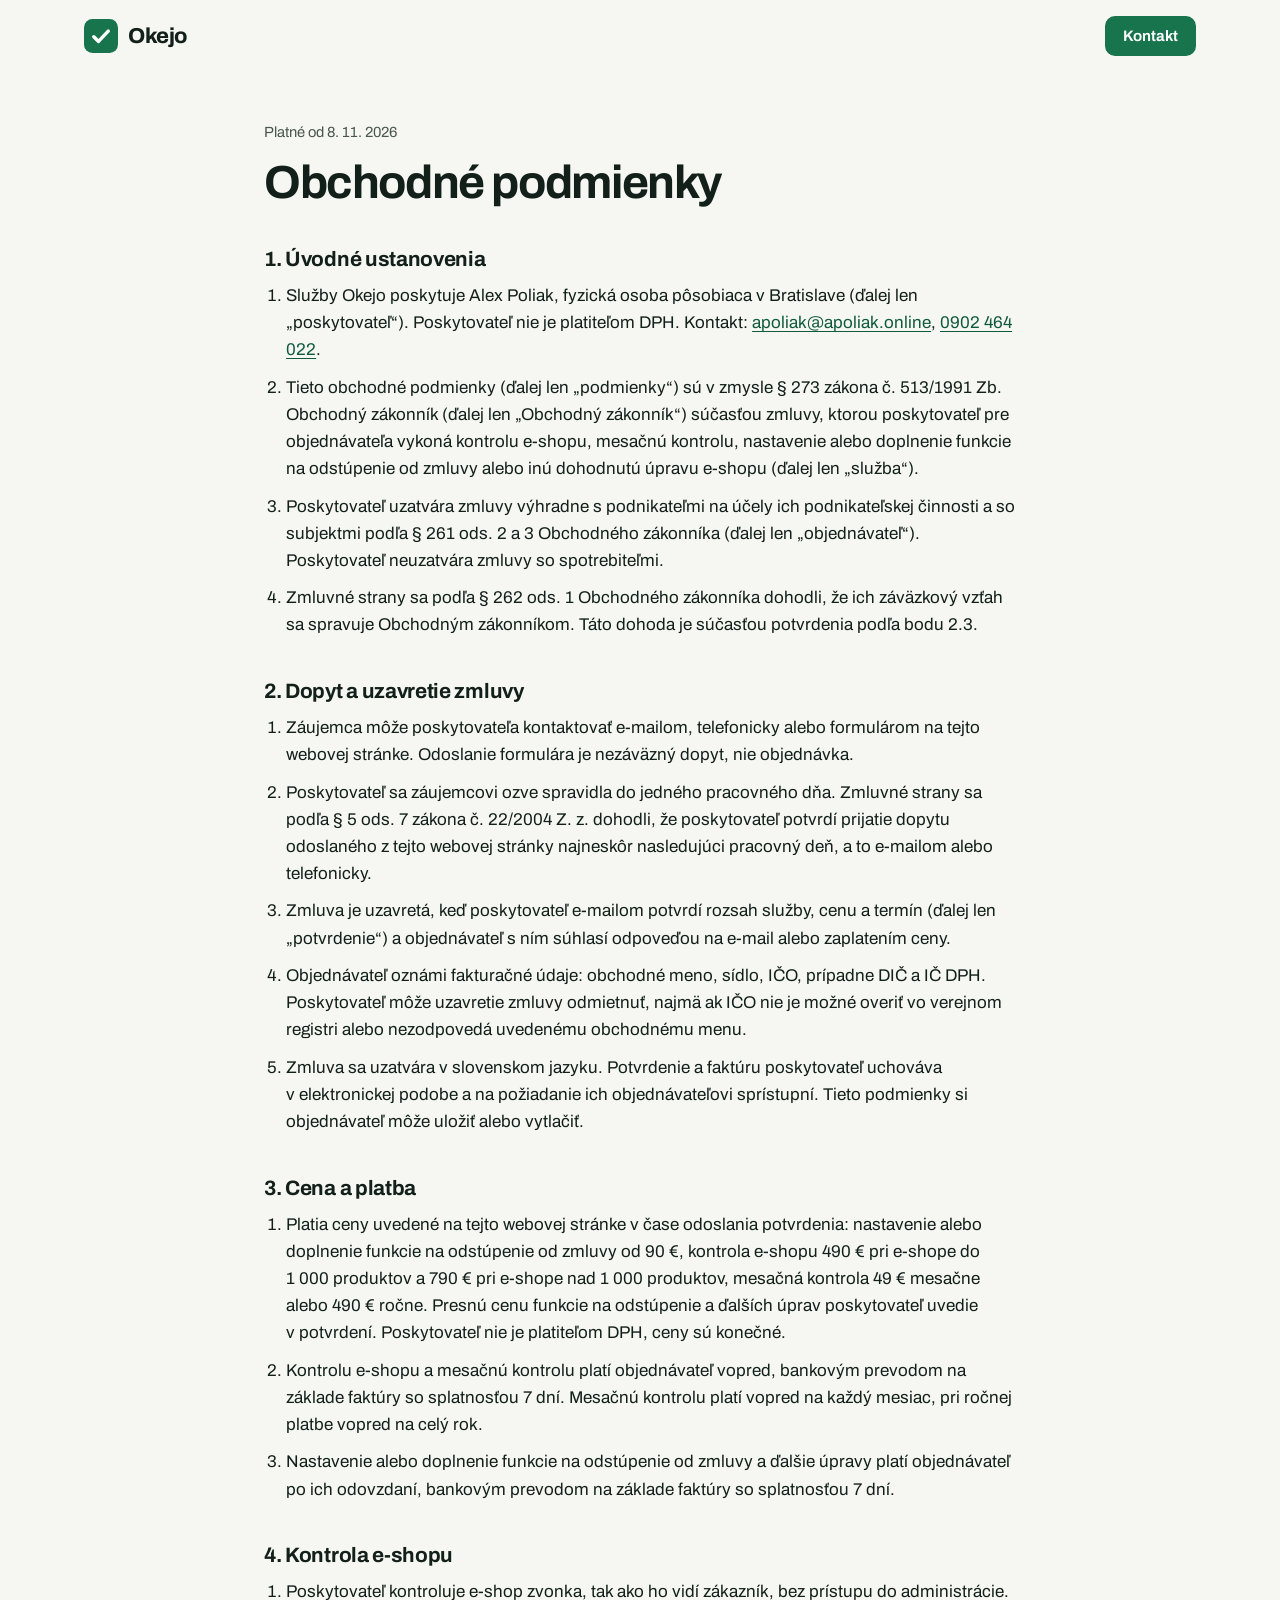
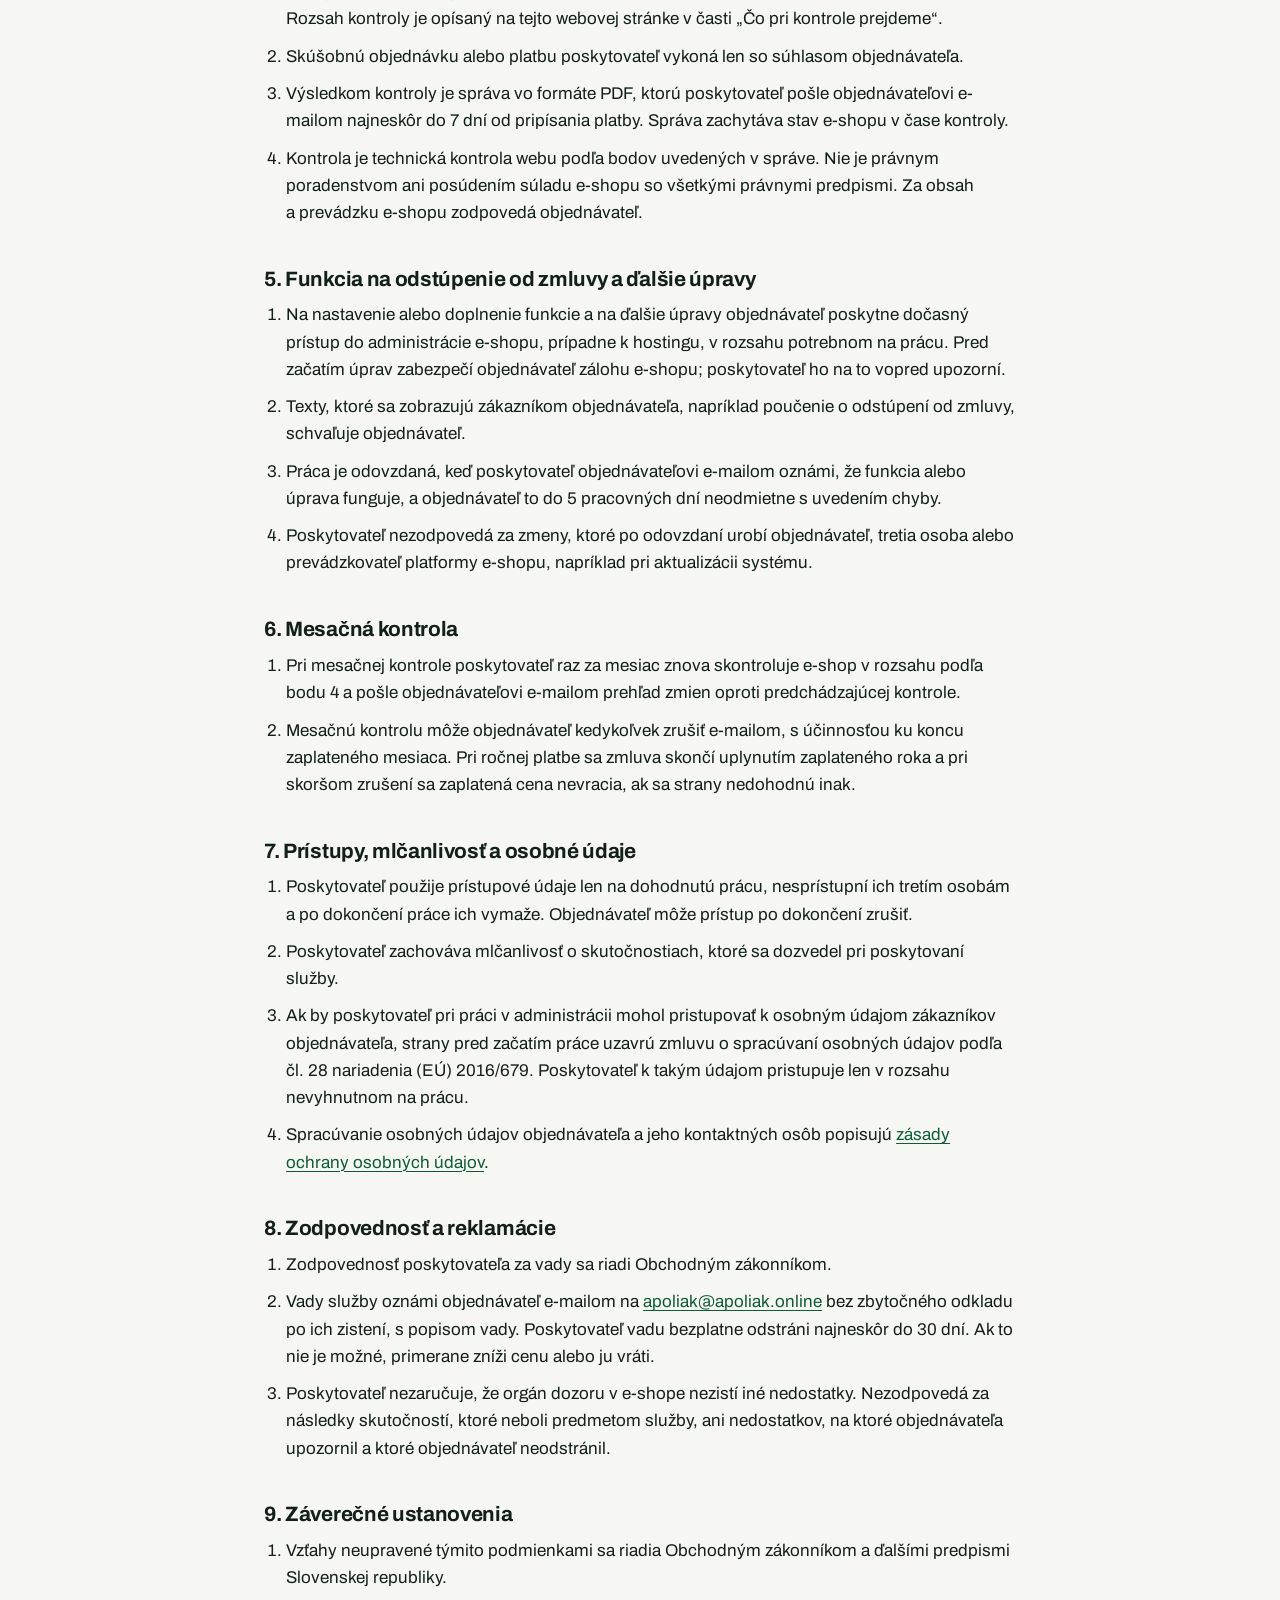
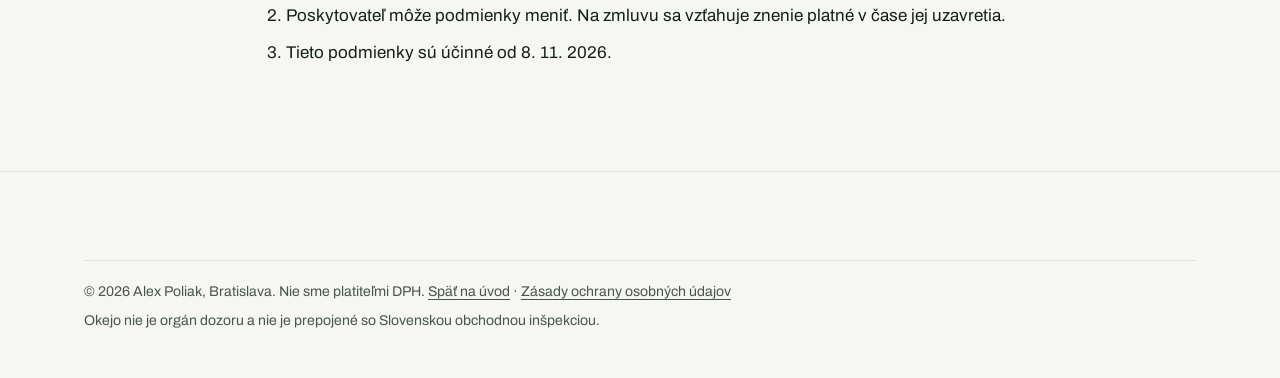
==== obchodne-podmienky.html @ d7b2c93c "Prvá verzia webu Okejo" ====
<!doctype html>
<html lang="sk">
<head>
  <meta charset="utf-8">
  <meta http-equiv="Content-Security-Policy" content="default-src 'self'; script-src 'self'; style-src 'self' 'unsafe-inline'; img-src 'self' data:; font-src 'self'; connect-src 'self'; form-action 'self'; base-uri 'self'; object-src 'none'">
  <meta name="referrer" content="strict-origin-when-cross-origin">
  <meta name="viewport" content="width=device-width, initial-scale=1, viewport-fit=cover">
  <title>Obchodné podmienky | Okejo</title>
  <meta name="description" content="Obchodné podmienky služieb Okejo: kontrola e-shopu, mesačná kontrola a doplnenie funkcie na odstúpenie od zmluvy pre podnikateľov.">
  <meta name="color-scheme" content="light">
  <link rel="canonical" href="https://okejo.online/obchodne-podmienky.html">
  <link rel="icon" href="assets/img/favicon.svg" type="image/svg+xml">
  <link rel="preload" href="assets/fonts/archivo-latin-wdth-normal.woff2" as="font" type="font/woff2" crossorigin>
  <link rel="preload" href="assets/fonts/archivo-latin-ext-wdth-normal.woff2" as="font" type="font/woff2" crossorigin>
  <link rel="stylesheet" href="assets/css/style.css">
</head>
<body>
  <!-- Obchodné podmienky (B2B služby). Pri zmene cien upravte bod 3.1, pri zmene textov dátum účinnosti. -->
  <a class="skip-link" href="#obsah">Preskočiť na obsah</a>
  <header class="site-header">
    <div class="wrap header-inner">
      <a class="logo" href="./" aria-label="Okejo – úvod">
        <svg class="logo-mark" viewBox="0 0 40 40" aria-hidden="true"><rect width="40" height="40" rx="10" fill="#17744c"/><path d="M11.5 20.8l5.6 5.6 11.4-12.2" fill="none" stroke="#fff" stroke-width="4" stroke-linecap="round" stroke-linejoin="round"/></svg>
        Okejo
      </a>
      <a class="btn btn--small" href="./#kontakt">Kontakt</a>
    </div>
  </header>

  <main id="obsah" class="legal">
    <div class="wrap legal-inner">
      <p class="meta">Platné od 8.&nbsp;11.&nbsp;2026</p>
      <h1>Obchodné podmienky</h1>

      <h2>1. Úvodné ustanovenia</h2>
      <ol>
        <li>Služby Okejo poskytuje Alex Poliak, fyzická osoba pôsobiaca v&nbsp;Bratislave (ďalej len „poskytovateľ“). Poskytovateľ nie je platiteľom DPH. Kontakt: <a href="mailto:apoliak@apoliak.online">apoliak@apoliak.online</a>, <a href="tel:+421902464022">0902 464 022</a>.</li>
        <li>Tieto obchodné podmienky (ďalej len „podmienky“) sú v&nbsp;zmysle §&nbsp;273 zákona č.&nbsp;513/1991 Zb. Obchodný zákonník (ďalej len „Obchodný zákonník“) súčasťou zmluvy, ktorou poskytovateľ pre objednávateľa vykoná kontrolu e-shopu, mesačnú kontrolu, nastavenie alebo doplnenie funkcie na odstúpenie od zmluvy alebo inú dohodnutú úpravu e-shopu (ďalej len „služba“).</li>
        <li>Poskytovateľ uzatvára zmluvy výhradne s&nbsp;podnikateľmi na účely ich podnikateľskej činnosti a&nbsp;so subjektmi podľa §&nbsp;261 ods.&nbsp;2 a&nbsp;3 Obchodného zákonníka (ďalej len „objednávateľ“). Poskytovateľ neuzatvára zmluvy so spotrebiteľmi.</li>
        <li>Zmluvné strany sa podľa §&nbsp;262 ods.&nbsp;1 Obchodného zákonníka dohodli, že ich záväzkový vzťah sa spravuje Obchodným zákonníkom. Táto dohoda je súčasťou potvrdenia podľa bodu 2.3.</li>
      </ol>

      <h2>2. Dopyt a&nbsp;uzavretie zmluvy</h2>
      <ol>
        <li>Záujemca môže poskytovateľa kontaktovať e-mailom, telefonicky alebo formulárom na tejto webovej stránke. Odoslanie formulára je nezáväzný dopyt, nie objednávka.</li>
        <li>Poskytovateľ sa záujemcovi ozve spravidla do jedného pracovného dňa. Zmluvné strany sa podľa §&nbsp;5 ods.&nbsp;7 zákona č.&nbsp;22/2004 Z.&nbsp;z. dohodli, že poskytovateľ potvrdí prijatie dopytu odoslaného z&nbsp;tejto webovej stránky najneskôr nasledujúci pracovný deň, a&nbsp;to e-mailom alebo telefonicky.</li>
        <li>Zmluva je uzavretá, keď poskytovateľ e-mailom potvrdí rozsah služby, cenu a&nbsp;termín (ďalej len „potvrdenie“) a&nbsp;objednávateľ s&nbsp;ním súhlasí odpoveďou na e-mail alebo zaplatením ceny.</li>
        <li>Objednávateľ oznámi fakturačné údaje: obchodné meno, sídlo, IČO, prípadne DIČ a&nbsp;IČ DPH. Poskytovateľ môže uzavretie zmluvy odmietnuť, najmä ak IČO nie je možné overiť vo verejnom registri alebo nezodpovedá uvedenému obchodnému menu.</li>
        <li>Zmluva sa uzatvára v&nbsp;slovenskom jazyku. Potvrdenie a&nbsp;faktúru poskytovateľ uchováva v&nbsp;elektronickej podobe a&nbsp;na požiadanie ich objednávateľovi sprístupní. Tieto podmienky si objednávateľ môže uložiť alebo vytlačiť.</li>
      </ol>

      <h2>3. Cena a&nbsp;platba</h2>
      <ol>
        <li>Platia ceny uvedené na tejto webovej stránke v&nbsp;čase odoslania potvrdenia: nastavenie alebo doplnenie funkcie na odstúpenie od zmluvy od 90&nbsp;€, kontrola e-shopu 490&nbsp;€ pri e-shope do 1&nbsp;000 produktov a&nbsp;790&nbsp;€ pri e-shope nad 1&nbsp;000 produktov, mesačná kontrola 49&nbsp;€ mesačne alebo 490&nbsp;€ ročne. Presnú cenu funkcie na odstúpenie a&nbsp;ďalších úprav poskytovateľ uvedie v&nbsp;potvrdení. Poskytovateľ nie je platiteľom DPH, ceny sú konečné.</li>
        <li>Kontrolu e-shopu a&nbsp;mesačnú kontrolu platí objednávateľ vopred, bankovým prevodom na základe faktúry so splatnosťou 7&nbsp;dní. Mesačnú kontrolu platí vopred na každý mesiac, pri ročnej platbe vopred na celý rok.</li>
        <li>Nastavenie alebo doplnenie funkcie na odstúpenie od zmluvy a&nbsp;ďalšie úpravy platí objednávateľ po ich odovzdaní, bankovým prevodom na základe faktúry so splatnosťou 7&nbsp;dní.</li>
      </ol>

      <h2>4. Kontrola <span class="nb">e-shopu</span></h2>
      <ol>
        <li>Poskytovateľ kontroluje e-shop zvonka, tak ako ho vidí zákazník, bez prístupu do administrácie. Rozsah kontroly je opísaný na tejto webovej stránke v&nbsp;časti „Čo pri kontrole prejdeme“.</li>
        <li>Skúšobnú objednávku alebo platbu poskytovateľ vykoná len so súhlasom objednávateľa.</li>
        <li>Výsledkom kontroly je správa vo formáte PDF, ktorú poskytovateľ pošle objednávateľovi e-mailom najneskôr do 7&nbsp;dní od pripísania platby. Správa zachytáva stav e-shopu v&nbsp;čase kontroly.</li>
        <li>Kontrola je technická kontrola webu podľa bodov uvedených v&nbsp;správe. Nie je právnym poradenstvom ani posúdením súladu e-shopu so všetkými právnymi predpismi. Za obsah a&nbsp;prevádzku e-shopu zodpovedá objednávateľ.</li>
      </ol>

      <h2>5. Funkcia na odstúpenie od zmluvy a&nbsp;ďalšie úpravy</h2>
      <ol>
        <li>Na nastavenie alebo doplnenie funkcie a&nbsp;na ďalšie úpravy objednávateľ poskytne dočasný prístup do administrácie e-shopu, prípadne k&nbsp;hostingu, v&nbsp;rozsahu potrebnom na prácu. Pred začatím úprav zabezpečí objednávateľ zálohu e-shopu; poskytovateľ ho na to vopred upozorní.</li>
        <li>Texty, ktoré sa zobrazujú zákazníkom objednávateľa, napríklad poučenie o&nbsp;odstúpení od zmluvy, schvaľuje objednávateľ.</li>
        <li>Práca je odovzdaná, keď poskytovateľ objednávateľovi e-mailom oznámi, že funkcia alebo úprava funguje, a&nbsp;objednávateľ to do 5&nbsp;pracovných dní neodmietne s&nbsp;uvedením chyby.</li>
        <li>Poskytovateľ nezodpovedá za zmeny, ktoré po odovzdaní urobí objednávateľ, tretia osoba alebo prevádzkovateľ platformy e-shopu, napríklad pri aktualizácii systému.</li>
      </ol>

      <h2>6. Mesačná kontrola</h2>
      <ol>
        <li>Pri mesačnej kontrole poskytovateľ raz za mesiac znova skontroluje e-shop v&nbsp;rozsahu podľa bodu 4 a&nbsp;pošle objednávateľovi e-mailom prehľad zmien oproti predchádzajúcej kontrole.</li>
        <li>Mesačnú kontrolu môže objednávateľ kedykoľvek zrušiť e-mailom, s&nbsp;účinnosťou ku koncu zaplateného mesiaca. Pri ročnej platbe sa zmluva skončí uplynutím zaplateného roka a&nbsp;pri skoršom zrušení sa zaplatená cena nevracia, ak sa strany nedohodnú inak.</li>
      </ol>

      <h2>7. Prístupy, mlčanlivosť a&nbsp;osobné údaje</h2>
      <ol>
        <li>Poskytovateľ použije prístupové údaje len na dohodnutú prácu, nesprístupní ich tretím osobám a&nbsp;po dokončení práce ich vymaže. Objednávateľ môže prístup po dokončení zrušiť.</li>
        <li>Poskytovateľ zachováva mlčanlivosť o&nbsp;skutočnostiach, ktoré sa dozvedel pri poskytovaní služby.</li>
        <li>Ak by poskytovateľ pri práci v&nbsp;administrácii mohol pristupovať k&nbsp;osobným údajom zákazníkov objednávateľa, strany pred začatím práce uzavrú zmluvu o&nbsp;spracúvaní osobných údajov podľa čl.&nbsp;28 nariadenia (EÚ) 2016/679. Poskytovateľ k&nbsp;takým údajom pristupuje len v&nbsp;rozsahu nevyhnutnom na prácu.</li>
        <li>Spracúvanie osobných údajov objednávateľa a&nbsp;jeho kontaktných osôb popisujú <a href="ochrana-osobnych-udajov.html">zásady ochrany osobných údajov</a>.</li>
      </ol>

      <h2>8. Zodpovednosť a&nbsp;reklamácie</h2>
      <ol>
        <li>Zodpovednosť poskytovateľa za vady sa riadi Obchodným zákonníkom.</li>
        <li>Vady služby oznámi objednávateľ e-mailom na <a href="mailto:apoliak@apoliak.online">apoliak@apoliak.online</a> bez zbytočného odkladu po ich zistení, s&nbsp;popisom vady. Poskytovateľ vadu bezplatne odstráni najneskôr do 30&nbsp;dní. Ak to nie je možné, primerane zníži cenu alebo ju vráti.</li>
        <li>Poskytovateľ nezaručuje, že orgán dozoru v&nbsp;e-shope nezistí iné nedostatky. Nezodpovedá za následky skutočností, ktoré neboli predmetom služby, ani nedostatkov, na ktoré objednávateľa upozornil a&nbsp;ktoré objednávateľ neodstránil.</li>
      </ol>

      <h2>9. Záverečné ustanovenia</h2>
      <ol>
        <li>Vzťahy neupravené týmito podmienkami sa riadia Obchodným zákonníkom a&nbsp;ďalšími predpismi Slovenskej republiky.</li>
        <li>Poskytovateľ môže podmienky meniť. Na zmluvu sa vzťahuje znenie platné v&nbsp;čase jej uzavretia.</li>
        <li>Tieto podmienky sú účinné od 8.&nbsp;11.&nbsp;2026.</li>
      </ol>
    </div>
  </main>

  <footer class="site-footer">
    <div class="wrap">
      <div class="footer-legal">
        <p>© <span data-year>2026</span> Alex Poliak, Bratislava. Nie sme platiteľmi DPH. <a href="./">Späť na úvod</a> · <a href="ochrana-osobnych-udajov.html">Zásady ochrany osobných údajov</a></p>
        <p>Okejo nie je orgán dozoru a nie je prepojené so Slovenskou obchodnou inšpekciou.</p>
      </div>
    </div>
  </footer>
  <script src="assets/js/main.js" defer></script>
</body>
</html>
---- assets/css/style.css ----
/* Okejo – štýly webu (bez knižníc). Farby: teplá biela, tmavozelený text, jedna zelená. */

@font-face {
  font-family: "Archivo";
  font-style: normal;
  font-display: swap;
  font-weight: 100 900;
  font-stretch: 62% 125%;
  src: url("../fonts/archivo-latin-ext-wdth-normal.woff2") format("woff2");
  unicode-range: U+0100-02BA, U+02BD-02C5, U+02C7-02CC, U+02CE-02D7, U+02DD-02FF, U+0304, U+0308, U+0329, U+1D00-1DBF, U+1E00-1E9F, U+1EF2-1EFF, U+2020, U+20A0-20AB, U+20AD-20C0, U+2113, U+2C60-2C7F, U+A720-A7FF;
}
@font-face {
  font-family: "Archivo";
  font-style: normal;
  font-display: swap;
  font-weight: 100 900;
  font-stretch: 62% 125%;
  src: url("../fonts/archivo-latin-wdth-normal.woff2") format("woff2");
  unicode-range: U+0000-00FF, U+0131, U+0152-0153, U+02BB-02BC, U+02C6, U+02DA, U+02DC, U+0304, U+0308, U+0329, U+2000-206F, U+20AC, U+2122, U+2191, U+2193, U+2212, U+2215, U+FEFF, U+FFFD;
}

:root {
  --paper: #f6f7f3;
  --card: #ffffff;
  --ink: #13201a;
  --muted: #47564e;
  --line: #dce3dc;
  --green: #17744c;
  --green-dark: #0f5a3a;
  --green-soft: #e4f0e8;
  --bad: #a3402a;
  --bad-soft: #f8e7e1;
  --warn: #855600;
  --warn-soft: #f7edd8;
  --band: #10261b;
  --band-ink: #d3e0d8;
  --radius: 14px;
  --radius-sm: 10px;
  --shadow: 0 1px 2px rgba(19, 32, 26, 0.06), 0 12px 32px rgba(19, 32, 26, 0.07);
  --font: "Archivo", system-ui, -apple-system, "Segoe UI", Roboto, Arial, sans-serif;
}

*, *::before, *::after { box-sizing: border-box; }
[hidden] { display: none !important; }
html { -webkit-text-size-adjust: 100%; }
@media (prefers-reduced-motion: no-preference) {
  html { scroll-behavior: smooth; }
}
body {
  margin: 0;
  background: var(--paper);
  color: var(--ink);
  font-family: var(--font);
  font-size: 1.0625rem;
  line-height: 1.6;
  font-stretch: 100%;
}
img, svg { display: block; max-width: 100%; }
a { color: var(--green-dark); text-underline-offset: 3px; }
a:hover { color: var(--green); }
:focus-visible { outline: 3px solid var(--green); outline-offset: 3px; border-radius: 4px; }
h1, h2, h3 {
  font-weight: 700;
  line-height: 1.12;
  letter-spacing: -0.015em;
  margin: 0 0 0.5em;
  text-wrap: balance;
}
h1 { font-size: clamp(2.6rem, 6.4vw, 4.4rem); line-height: 1.02; letter-spacing: -0.03em; }
h2 { font-size: clamp(1.85rem, 3.8vw, 2.7rem); }
h3 { font-size: 1.2rem; letter-spacing: -0.005em; }
p { margin: 0 0 1em; }
ul, ol { margin-top: 0; }

.wrap { width: 100%; max-width: 1160px; margin: 0 auto; padding: 0 24px; }
@media (max-width: 640px) { .wrap { padding: 0 16px; } }

.skip-link {
  position: absolute; left: 16px; top: -100px; z-index: 100;
  background: var(--ink); color: #fff; padding: 10px 14px; border-radius: 8px; text-decoration: none;
}
.skip-link:focus { top: 12px; color: #fff; }

.eyebrow {
  display: inline-block;
  margin-bottom: 14px;
  font-size: 0.8rem;
  font-weight: 700;
  letter-spacing: 0.09em;
  text-transform: uppercase;
  color: var(--green);
}
.lead { font-size: clamp(1.1rem, 1.7vw, 1.25rem); color: var(--muted); max-width: 36rem; }

.icon { width: 20px; height: 20px; flex: none; }
/* „e-shop“ sa v nadpisoch nesmie zalomiť za spojovníkom */
.nb { white-space: nowrap; }

/* ---------- Tlačidlá ---------- */
.btn {
  display: inline-flex; align-items: center; justify-content: center; gap: 10px;
  min-height: 48px; padding: 12px 22px;
  border: 2px solid var(--green); border-radius: var(--radius-sm);
  background: var(--green); color: #fff;
  font: inherit; font-size: 1rem; font-weight: 650; line-height: 1.2; text-align: center;
  text-decoration: none; cursor: pointer;
}
.btn:hover { background: var(--green-dark); border-color: var(--green-dark); color: #fff; }
.btn--ghost { background: transparent; color: var(--ink); border-color: var(--ink); }
.btn--ghost:hover { background: var(--ink); border-color: var(--ink); color: #fff; }
.btn--small { min-height: 40px; padding: 8px 16px; font-size: 0.95rem; }
@media (prefers-reduced-motion: no-preference) {
  .btn { transition: background-color 0.15s, color 0.15s, border-color 0.15s; }
}

/* ---------- Hlavička ---------- */
.site-header {
  position: sticky; top: 0; z-index: 50;
  background: var(--paper);
  border-bottom: 1px solid transparent;
}
.site-header.is-scrolled { border-bottom-color: var(--line); }
.header-inner { position: relative; display: flex; align-items: center; justify-content: space-between; gap: 20px; min-height: 72px; }
.logo {
  display: inline-flex; align-items: center; gap: 10px;
  color: var(--ink); text-decoration: none;
  font-size: 1.35rem; font-weight: 750; letter-spacing: -0.02em;
}
.logo:hover { color: var(--ink); }
.logo-mark { width: 34px; height: 34px; flex: none; }
.nav { display: flex; align-items: center; gap: 28px; }
.nav ul { display: flex; gap: 26px; list-style: none; margin: 0; padding: 0; }
.nav ul a { color: var(--ink); text-decoration: none; font-weight: 550; }
.nav ul a:hover { color: var(--green); }
.nav-toggle { display: none; }
@media (max-width: 900px) {
  .nav-toggle {
    display: inline-flex; align-items: center; justify-content: center;
    width: 44px; height: 44px; padding: 0;
    border: 1.5px solid var(--line); border-radius: 10px;
    background: var(--card); color: var(--ink); cursor: pointer;
  }
  .nav-toggle svg { width: 22px; height: 22px; }
  .nav {
    position: absolute; top: 100%; left: 0; right: 0;
    display: none; flex-direction: column; align-items: stretch; gap: 0;
    padding: 4px 24px 22px;
    background: var(--paper); border-bottom: 1px solid var(--line);
  }
  .nav.is-open { display: flex; }
  .nav ul { flex-direction: column; gap: 0; }
  .nav ul a { display: block; padding: 14px 2px; border-bottom: 1px solid var(--line); }
  .nav .btn { margin-top: 18px; }
}
@media (max-width: 640px) {
  .nav { padding-left: 16px; padding-right: 16px; }
}

/* ---------- Úvod ---------- */
.hero { padding: 56px 0 96px; }
.hero-grid {
  display: grid; grid-template-columns: minmax(0, 1.05fr) minmax(0, 0.95fr);
  gap: 56px; align-items: center;
}
.hero h1 .accent { color: var(--green); }
.hero-actions { display: flex; flex-wrap: wrap; gap: 12px; margin: 30px 0 28px; }
.hero-facts {
  display: flex; flex-wrap: wrap; gap: 10px 24px;
  list-style: none; margin: 0; padding: 0;
  color: var(--muted); font-size: 0.95rem;
}
.hero-facts li { display: inline-flex; align-items: center; gap: 8px; }
.hero-facts .icon { width: 18px; height: 18px; color: var(--green); }
@media (max-width: 960px) {
  .hero { padding: 36px 0 64px; }
  .hero-grid { grid-template-columns: 1fr; gap: 44px; }
}
@media (max-width: 480px) {
  .hero-actions .btn { width: 100%; }
}

/* Ukážka správy */
.report {
  margin: 0;
  background: var(--card);
  border: 1px solid #e3e8e2;
  border-radius: 18px;
  box-shadow: var(--shadow);
  overflow: hidden;
}
.report-head { display: flex; align-items: center; gap: 12px; padding: 18px 22px; border-bottom: 1px solid var(--line); }
.report-head .logo-mark { width: 30px; height: 30px; }
.report-title { display: grid; line-height: 1.3; min-width: 0; }
.report-title strong { font-size: 1.02rem; }
.report-title span { color: var(--muted); font-size: 0.88rem; }
.report-count {
  margin-left: auto; flex: none;
  padding: 5px 10px; border-radius: 999px;
  background: var(--bad-soft); color: var(--bad);
  font-size: 0.82rem; font-weight: 700; white-space: nowrap;
}
.report-list { list-style: none; margin: 0; padding: 4px 22px 6px; }
.report-list li {
  display: flex; align-items: flex-start; justify-content: space-between; gap: 14px;
  padding: 13px 0; border-bottom: 1px solid #edf1ec; font-size: 0.96rem; line-height: 1.4;
}
.report-list li:last-child { border-bottom: 0; }
.status {
  flex: none; padding: 3px 10px; border-radius: 999px;
  font-size: 0.8rem; font-weight: 700; white-space: nowrap;
}
.is-ok .status { color: var(--green-dark); background: var(--green-soft); }
.is-bad .status { color: var(--bad); background: var(--bad-soft); }
.is-warn .status { color: var(--warn); background: var(--warn-soft); }
.report figcaption {
  padding: 14px 22px 16px;
  border-top: 1px solid var(--line); background: #fafbf8;
  color: var(--muted); font-size: 0.86rem;
}
@media (max-width: 480px) {
  .report-head, .report-list, .report figcaption { padding-left: 16px; padding-right: 16px; }
  .report-list li { font-size: 0.92rem; }
}

/* ---------- Sekcie ---------- */
.section { padding: 96px 0; }
.section--white { background: var(--card); border-top: 1px solid var(--line); border-bottom: 1px solid var(--line); }
.section-head { max-width: 46rem; margin-bottom: 44px; }
.section-head p { color: var(--muted); font-size: 1.125rem; margin-bottom: 0; }
@media (max-width: 760px) {
  .section { padding: 64px 0; }
  .section-head { margin-bottom: 32px; }
}

/* Nová povinnosť */
.duty-grid { display: grid; grid-template-columns: minmax(0, 1.15fr) minmax(0, 0.85fr); gap: 56px; align-items: start; }
.quote-law {
  margin: 28px 0 0; padding: 16px 20px;
  border-left: 4px solid var(--green); border-radius: 0 var(--radius-sm) var(--radius-sm) 0;
  background: var(--green-soft); font-size: 0.98rem;
}
.quote-law p { margin: 0 0 6px; }
.quote-law footer { color: var(--green-dark); font-size: 0.86rem; font-weight: 600; }
.platforms { display: grid; grid-template-columns: 1fr 1fr; gap: 16px; margin-top: 24px; }
.platform { padding: 20px; border: 1px solid var(--line); border-radius: var(--radius); background: var(--paper); }
.platform h3 { font-size: 1.05rem; margin-bottom: 0.4em; }
.platform p { margin: 0; color: var(--muted); font-size: 0.97rem; }
.offer {
  position: sticky; top: 96px;
  padding: 30px 28px; border: 2px solid var(--green); border-radius: 18px;
  background: var(--paper);
}
.offer h3 { font-size: 1.35rem; margin-bottom: 0.3em; }
@media (max-width: 900px) {
  .duty-grid { grid-template-columns: 1fr; gap: 36px; }
  .offer { position: static; }
}
@media (max-width: 560px) {
  .platforms { grid-template-columns: 1fr; }
  .offer { padding: 24px 20px; }
}

.amount { margin: 4px 0 2px; font-size: 2.5rem; font-weight: 750; line-height: 1.05; letter-spacing: -0.03em; }
.amount small { font-size: 1rem; font-weight: 550; letter-spacing: 0; color: var(--muted); }
.amount-note { margin: 0; color: var(--muted); font-size: 0.95rem; }
.checks { list-style: none; margin: 20px 0 26px; padding: 0; display: grid; gap: 10px; }
.checks li { display: grid; grid-template-columns: 22px 1fr; gap: 10px; align-items: start; }
.checks .icon { color: var(--green); margin-top: 3px; }

/* Čo kontrolujeme */
.cards { display: grid; grid-template-columns: repeat(3, minmax(0, 1fr)); gap: 18px; }
.card { padding: 26px 24px; border: 1px solid #e3e8e2; border-radius: var(--radius); background: var(--card); box-shadow: var(--shadow); }
.card-icon {
  display: grid; place-items: center; width: 44px; height: 44px; margin-bottom: 16px;
  border-radius: 12px; background: var(--green-soft); color: var(--green-dark);
}
.card-icon .icon { width: 24px; height: 24px; }
.card h3 { margin-bottom: 0.4em; }
.card p { margin: 0; color: var(--muted); font-size: 0.98rem; }
@media (max-width: 960px) { .cards { grid-template-columns: repeat(2, minmax(0, 1fr)); } }
@media (max-width: 600px) { .cards { grid-template-columns: 1fr; } }

/* Povinnosti */
.duties { margin: 0; border-top: 1px solid var(--line); }
.duty { display: grid; grid-template-columns: minmax(0, 0.9fr) minmax(0, 1.1fr); gap: 28px; padding: 24px 0; border-bottom: 1px solid var(--line); }
.duty dt { font-size: 1.1rem; font-weight: 700; line-height: 1.35; }
.duty .law { display: block; margin-top: 6px; font-size: 0.86rem; font-weight: 600; color: var(--green-dark); }
.duty dd { margin: 0; color: var(--muted); }
@media (max-width: 760px) { .duty { grid-template-columns: 1fr; gap: 8px; } }
.note { margin-top: 32px; padding: 22px 24px; border: 1px solid var(--line); border-radius: var(--radius); background: var(--paper); }
.note p:last-child { margin-bottom: 0; }
.fineprint { color: var(--muted); font-size: 0.92rem; }

/* Cenník */
.prices { display: grid; grid-template-columns: repeat(3, minmax(0, 1fr)); gap: 18px; align-items: stretch; }
.price-card {
  display: flex; flex-direction: column;
  padding: 28px 26px; border: 1px solid #e3e8e2; border-radius: 18px;
  background: var(--card); box-shadow: var(--shadow);
}
.price-card--main { border: 2px solid var(--green); }
.price-card h3 { font-size: 1.25rem; }
.price-card .checks { flex: 1; }
.price-card .btn { width: 100%; }
.badge {
  align-self: flex-start; margin-bottom: 14px; padding: 5px 10px; border-radius: 999px;
  background: var(--green-soft); color: var(--green-dark);
  font-size: 0.78rem; font-weight: 700; letter-spacing: 0.04em;
}
.prices-note { margin: 24px 0 0; color: var(--muted); font-size: 0.97rem; }
@media (max-width: 960px) { .prices { grid-template-columns: 1fr; max-width: 560px; } }

/* Postup */
.steps { list-style: none; margin: 0; padding: 0; display: grid; grid-template-columns: repeat(4, minmax(0, 1fr)); gap: 18px; counter-reset: krok; }
.steps li { counter-increment: krok; padding: 24px; border: 1px solid var(--line); border-radius: var(--radius); background: var(--paper); }
.steps li::before {
  content: counter(krok);
  display: grid; place-items: center; width: 36px; height: 36px; margin-bottom: 16px;
  border-radius: 50%; background: var(--ink); color: #fff; font-weight: 700;
}
.steps h3 { font-size: 1.08rem; margin-bottom: 0.4em; }
.steps p { margin: 0; color: var(--muted); font-size: 0.97rem; }
@media (max-width: 960px) { .steps { grid-template-columns: repeat(2, minmax(0, 1fr)); } }
@media (max-width: 560px) { .steps { grid-template-columns: 1fr; } }

/* Otázky */
.faq { max-width: 820px; }
.faq details { border-bottom: 1px solid var(--line); }
.faq details:first-of-type { border-top: 1px solid var(--line); }
.faq summary {
  display: flex; align-items: center; justify-content: space-between; gap: 16px;
  padding: 20px 2px; cursor: pointer; list-style: none;
  font-size: 1.08rem; font-weight: 650;
}
.faq summary::-webkit-details-marker { display: none; }
.faq summary .icon { color: var(--green); }
.faq details[open] summary .icon { transform: rotate(45deg); }
.faq details p { margin: 0 0 22px; max-width: 44rem; color: var(--muted); }

/* Kontakt */
.contact { background: var(--band); color: var(--band-ink); }
.contact h2 { color: #fff; }
.contact .eyebrow { color: #8fd0ad; }
.contact-grid { display: grid; grid-template-columns: minmax(0, 0.9fr) minmax(0, 1.1fr); gap: 56px; align-items: start; }
.contact-lead { font-size: 1.12rem; }
.contact-direct { display: grid; gap: 12px; list-style: none; margin: 28px 0 8px; padding: 0; }
.contact-direct li { display: flex; align-items: center; gap: 12px; }
.contact-direct .icon { width: 22px; height: 22px; color: #8fd0ad; }
.contact-direct a { color: #fff; font-size: 1.1rem; font-weight: 650; text-decoration: none; overflow-wrap: anywhere; }
.contact-direct a:hover { color: #fff; text-decoration: underline; }
.contact-hours { font-size: 0.95rem; }
.form-card { padding: 30px; border-radius: 18px; background: var(--card); color: var(--ink); }
.form-card a { color: var(--green-dark); }
@media (max-width: 960px) { .contact-grid { grid-template-columns: 1fr; gap: 36px; } }
@media (max-width: 560px) { .form-card { padding: 20px 16px; } }

.field { display: grid; gap: 6px; margin-bottom: 16px; }
.field-row { display: grid; grid-template-columns: 1fr 1fr; gap: 0 16px; }
@media (max-width: 560px) { .field-row { grid-template-columns: 1fr; } }
label { font-size: 0.95rem; font-weight: 650; }
.opt { font-weight: 500; color: var(--muted); }
input, select, textarea {
  width: 100%; min-height: 48px; padding: 12px 14px;
  border: 1.5px solid #c3ccc4; border-radius: 10px;
  background: #fff; color: var(--ink);
  font: inherit; font-size: 1rem;
}
select { appearance: auto; }
textarea { min-height: 110px; resize: vertical; }
input:focus, select:focus, textarea:focus { outline: 3px solid rgba(23, 116, 76, 0.3); outline-offset: 0; border-color: var(--green); }
.error { display: none; color: var(--bad); font-size: 0.88rem; font-weight: 600; }
.field.is-invalid .error { display: block; }
.field.is-invalid input, .field.is-invalid select, .field.is-invalid textarea { border-color: var(--bad); }
.hp { position: absolute; left: -10000px; width: 1px; height: 1px; overflow: hidden; }
.form-status { margin: 12px 0 0; color: var(--bad); font-size: 0.95rem; font-weight: 600; }
.form-status:empty { display: none; }
.form-note { margin: 14px 0 0; color: var(--muted); font-size: 0.88rem; }
.order-form .btn { width: 100%; }
.form-success { outline: none; }
.form-success h3 { font-size: 1.3rem; }
.form-success textarea { min-height: 170px; margin: 8px 0 14px; background: var(--paper); font-size: 0.9rem; }
.success-actions { display: flex; flex-wrap: wrap; gap: 10px; }

/* ---------- Pätička ---------- */
.site-footer { padding: 52px 0 40px; border-top: 1px solid var(--line); font-size: 0.95rem; }
.footer-grid { display: grid; grid-template-columns: 1.5fr 1fr 1fr 1.1fr; gap: 28px; }
.footer-grid h2 {
  margin-bottom: 12px; color: var(--muted);
  font-size: 0.82rem; letter-spacing: 0.08em; text-transform: uppercase;
}
.footer-grid ul { display: grid; gap: 8px; list-style: none; margin: 0; padding: 0; }
.footer-grid a { color: var(--ink); text-decoration: none; overflow-wrap: anywhere; }
.footer-grid a:hover { color: var(--green); text-decoration: underline; }
.footer-about { max-width: 22rem; margin: 12px 0 0; color: var(--muted); }
.footer-legal { margin-top: 36px; padding-top: 20px; border-top: 1px solid var(--line); color: var(--muted); font-size: 0.88rem; }
.footer-legal p { margin: 0 0 6px; }
.footer-legal a { color: inherit; }
@media (max-width: 860px) { .footer-grid { grid-template-columns: 1fr 1fr; } }
@media (max-width: 520px) { .footer-grid { grid-template-columns: 1fr; } }

/* ---------- Právne stránky ---------- */
.legal { padding: 48px 0 88px; }
.legal-inner { max-width: 800px; }
.legal h1 { font-size: clamp(2.1rem, 4.6vw, 2.9rem); }
.legal h2 { margin-top: 2em; font-size: 1.3rem; }
.legal ol, .legal ul { padding-left: 1.3em; }
.legal li { margin-bottom: 0.6em; }
.legal .meta { color: var(--muted); font-size: 0.92rem; }
.table-scroll { overflow-x: auto; }
.legal-table { width: 100%; margin: 12px 0 18px; border-collapse: collapse; font-size: 0.95rem; }
.legal-table th, .legal-table td { padding: 10px 12px; border: 1px solid var(--line); text-align: left; vertical-align: top; }
.legal-table th { background: var(--card); }
@media (max-width: 640px) {
  .legal-table thead { display: none; }
  .legal-table, .legal-table tbody, .legal-table tr, .legal-table td { display: block; width: 100%; }
  .legal-table tr { margin-bottom: 12px; border: 1px solid var(--line); border-radius: 10px; background: var(--card); }
  .legal-table td { border: 0; border-bottom: 1px solid var(--line); }
  .legal-table td:last-child { border-bottom: 0; }
  .legal-table td::before { content: attr(data-label); display: block; margin-bottom: 2px; color: var(--muted); font-size: 0.8rem; font-weight: 700; }
}

/* ---------- 404 ---------- */
.not-found { padding: 96px 0 120px; }
.not-found p { color: var(--muted); max-width: 32rem; }
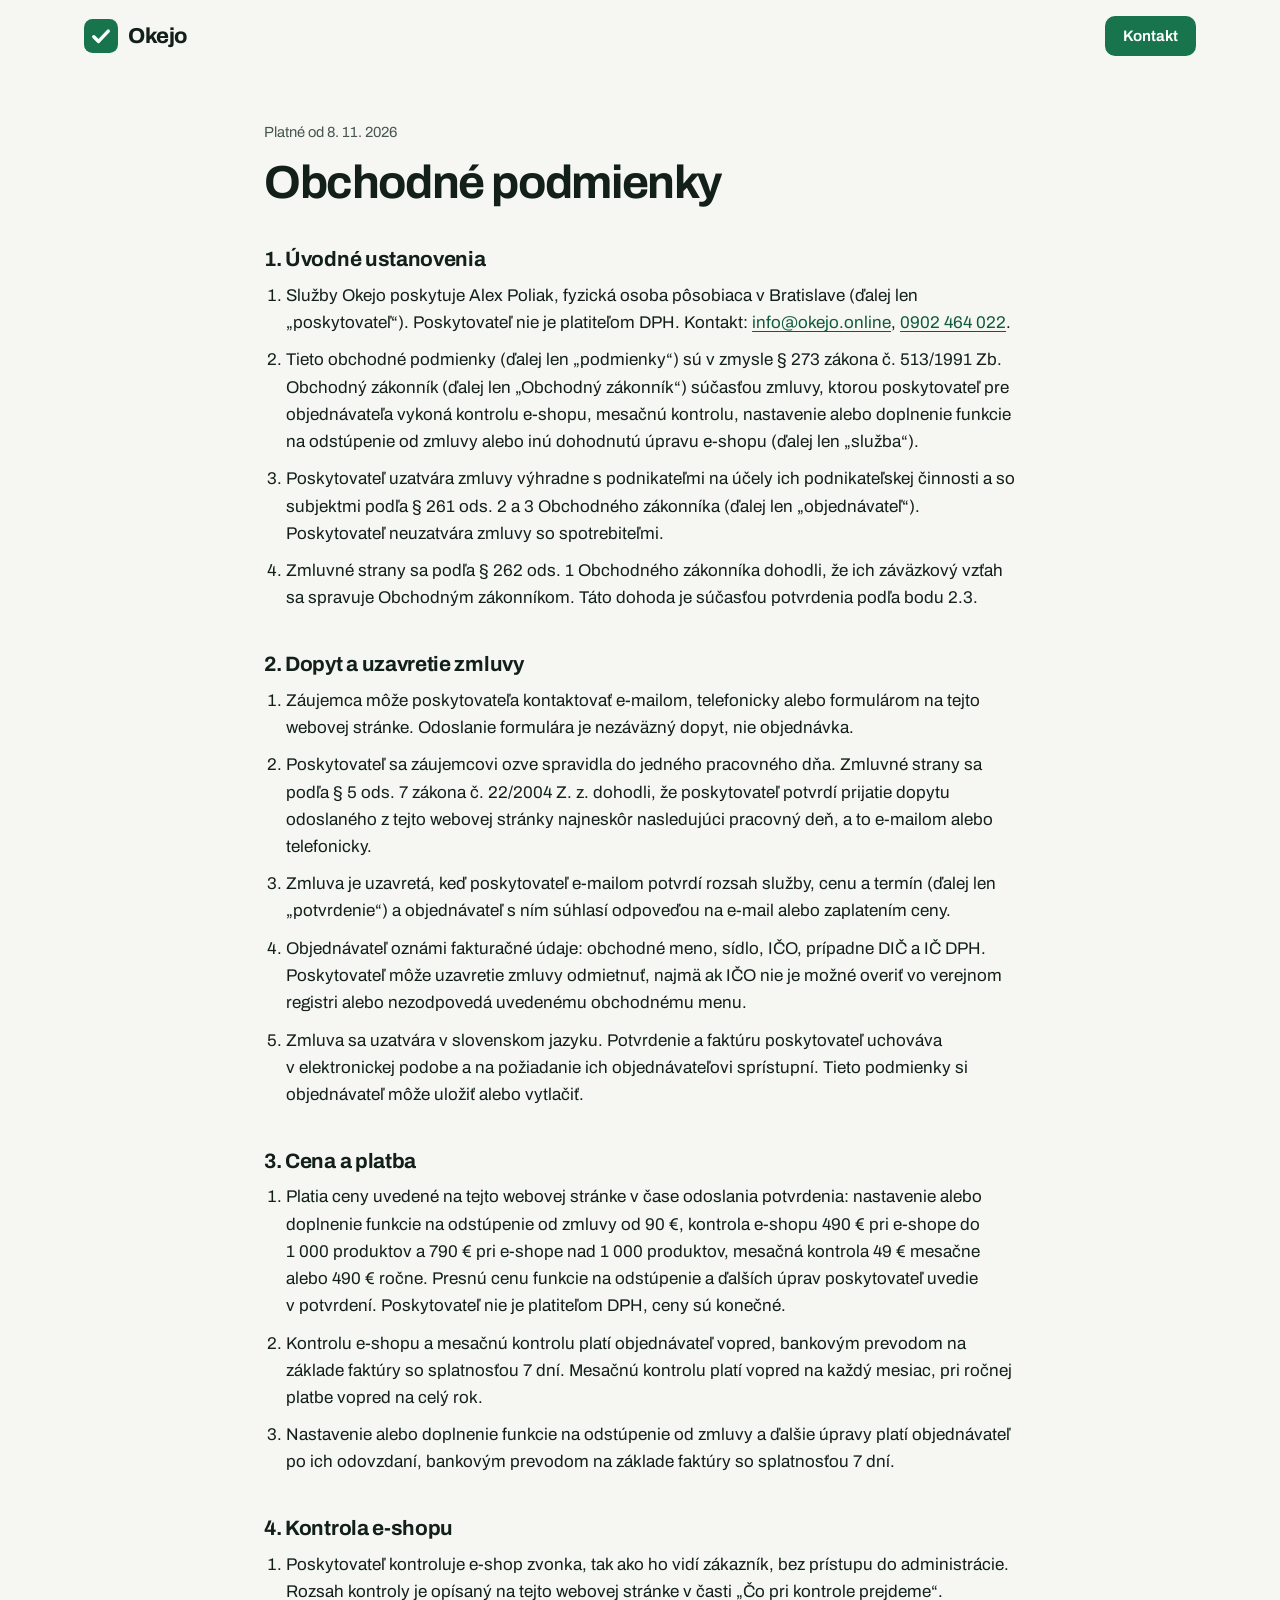
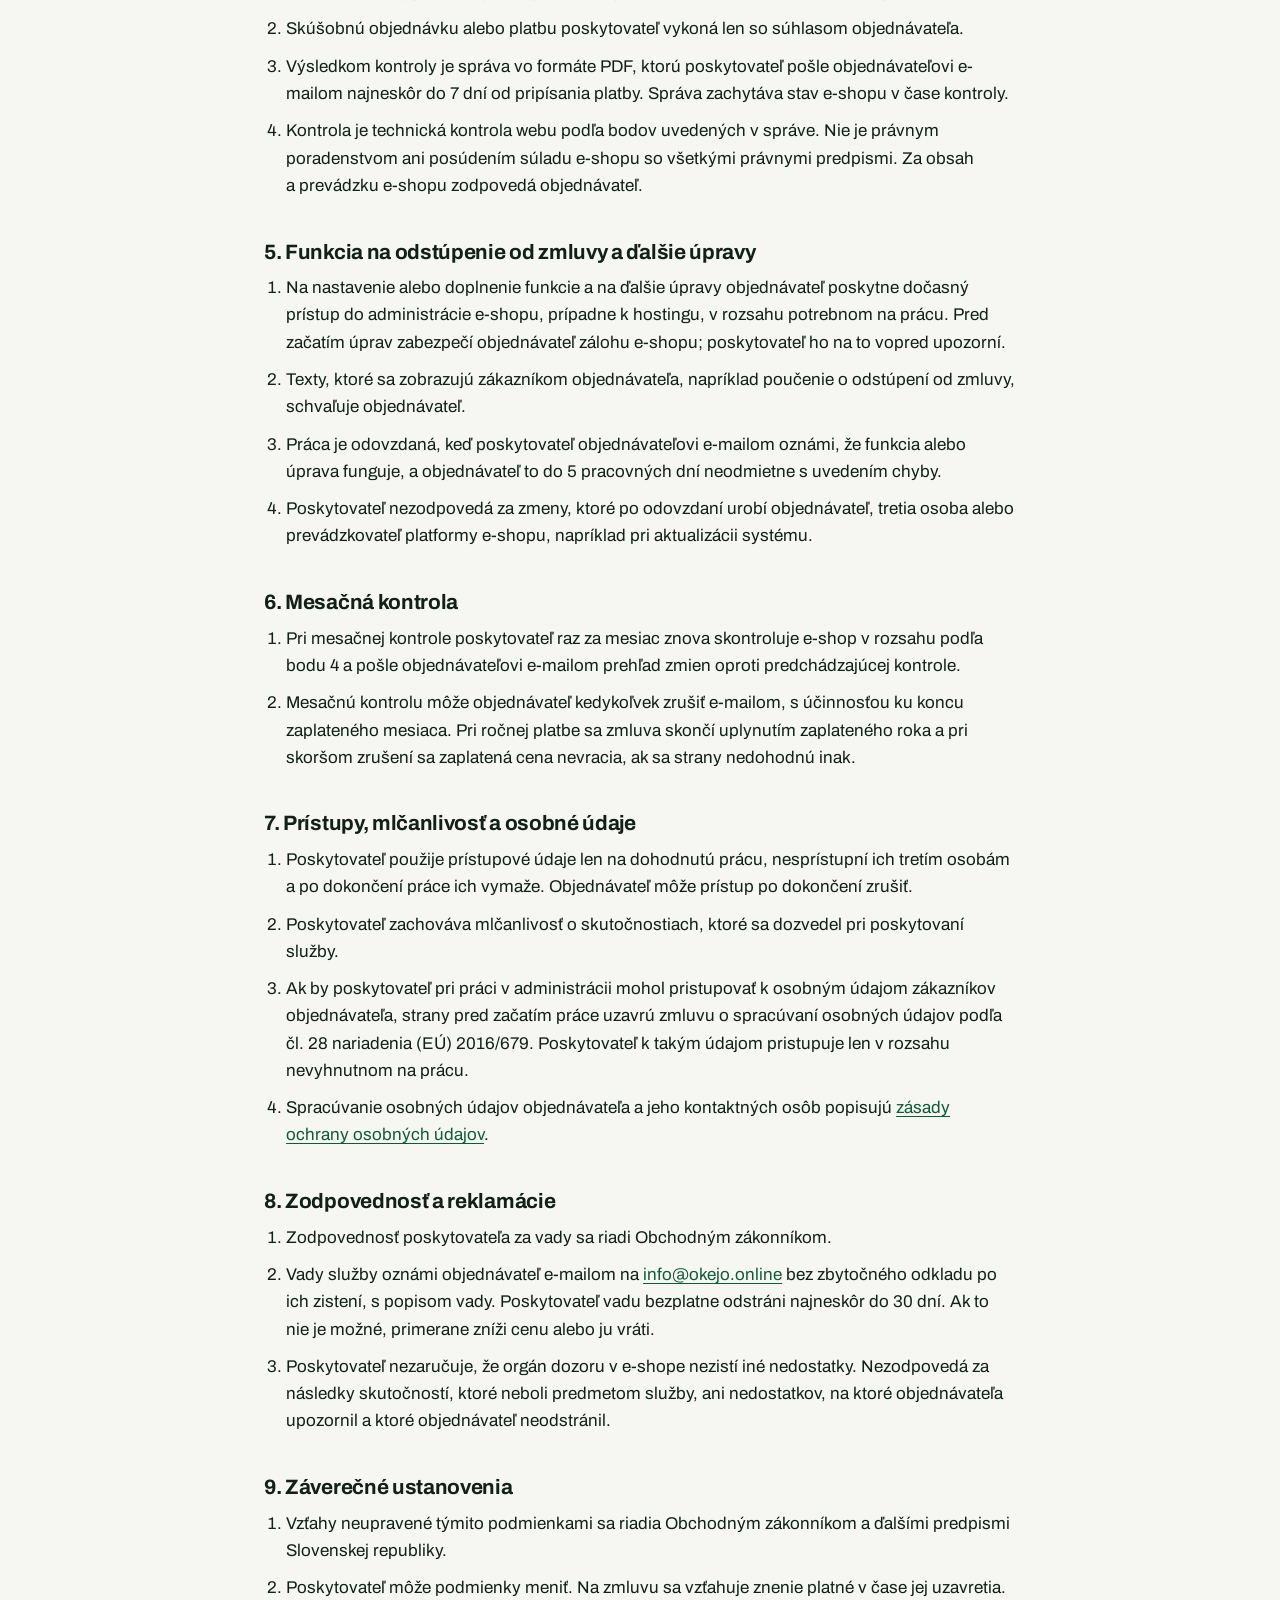
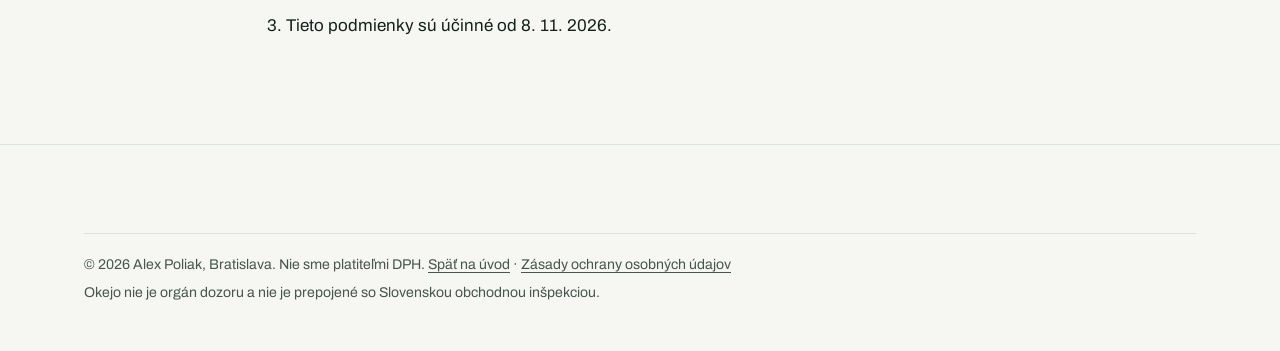
==== commit b9eb2924: "Kontakt info@okejo.online namiesto apoliak@apoliak.online" ====
--- a/obchodne-podmienky.html
+++ b/obchodne-podmienky.html
@@ -34,7 +34,7 @@
 
       <h2>1. Úvodné ustanovenia</h2>
       <ol>
-        <li>Služby Okejo poskytuje Alex Poliak, fyzická osoba pôsobiaca v&nbsp;Bratislave (ďalej len „poskytovateľ“). Poskytovateľ nie je platiteľom DPH. Kontakt: <a href="mailto:apoliak@apoliak.online">apoliak@apoliak.online</a>, <a href="tel:+421902464022">0902 464 022</a>.</li>
+        <li>Služby Okejo poskytuje Alex Poliak, fyzická osoba pôsobiaca v&nbsp;Bratislave (ďalej len „poskytovateľ“). Poskytovateľ nie je platiteľom DPH. Kontakt: <a href="mailto:info@okejo.online">info@okejo.online</a>, <a href="tel:+421902464022">0902 464 022</a>.</li>
         <li>Tieto obchodné podmienky (ďalej len „podmienky“) sú v&nbsp;zmysle §&nbsp;273 zákona č.&nbsp;513/1991 Zb. Obchodný zákonník (ďalej len „Obchodný zákonník“) súčasťou zmluvy, ktorou poskytovateľ pre objednávateľa vykoná kontrolu e-shopu, mesačnú kontrolu, nastavenie alebo doplnenie funkcie na odstúpenie od zmluvy alebo inú dohodnutú úpravu e-shopu (ďalej len „služba“).</li>
         <li>Poskytovateľ uzatvára zmluvy výhradne s&nbsp;podnikateľmi na účely ich podnikateľskej činnosti a&nbsp;so subjektmi podľa §&nbsp;261 ods.&nbsp;2 a&nbsp;3 Obchodného zákonníka (ďalej len „objednávateľ“). Poskytovateľ neuzatvára zmluvy so spotrebiteľmi.</li>
         <li>Zmluvné strany sa podľa §&nbsp;262 ods.&nbsp;1 Obchodného zákonníka dohodli, že ich záväzkový vzťah sa spravuje Obchodným zákonníkom. Táto dohoda je súčasťou potvrdenia podľa bodu 2.3.</li>
@@ -89,7 +89,7 @@
       <h2>8. Zodpovednosť a&nbsp;reklamácie</h2>
       <ol>
         <li>Zodpovednosť poskytovateľa za vady sa riadi Obchodným zákonníkom.</li>
-        <li>Vady služby oznámi objednávateľ e-mailom na <a href="mailto:apoliak@apoliak.online">apoliak@apoliak.online</a> bez zbytočného odkladu po ich zistení, s&nbsp;popisom vady. Poskytovateľ vadu bezplatne odstráni najneskôr do 30&nbsp;dní. Ak to nie je možné, primerane zníži cenu alebo ju vráti.</li>
+        <li>Vady služby oznámi objednávateľ e-mailom na <a href="mailto:info@okejo.online">info@okejo.online</a> bez zbytočného odkladu po ich zistení, s&nbsp;popisom vady. Poskytovateľ vadu bezplatne odstráni najneskôr do 30&nbsp;dní. Ak to nie je možné, primerane zníži cenu alebo ju vráti.</li>
         <li>Poskytovateľ nezaručuje, že orgán dozoru v&nbsp;e-shope nezistí iné nedostatky. Nezodpovedá za následky skutočností, ktoré neboli predmetom služby, ani nedostatkov, na ktoré objednávateľa upozornil a&nbsp;ktoré objednávateľ neodstránil.</li>
       </ol>
 
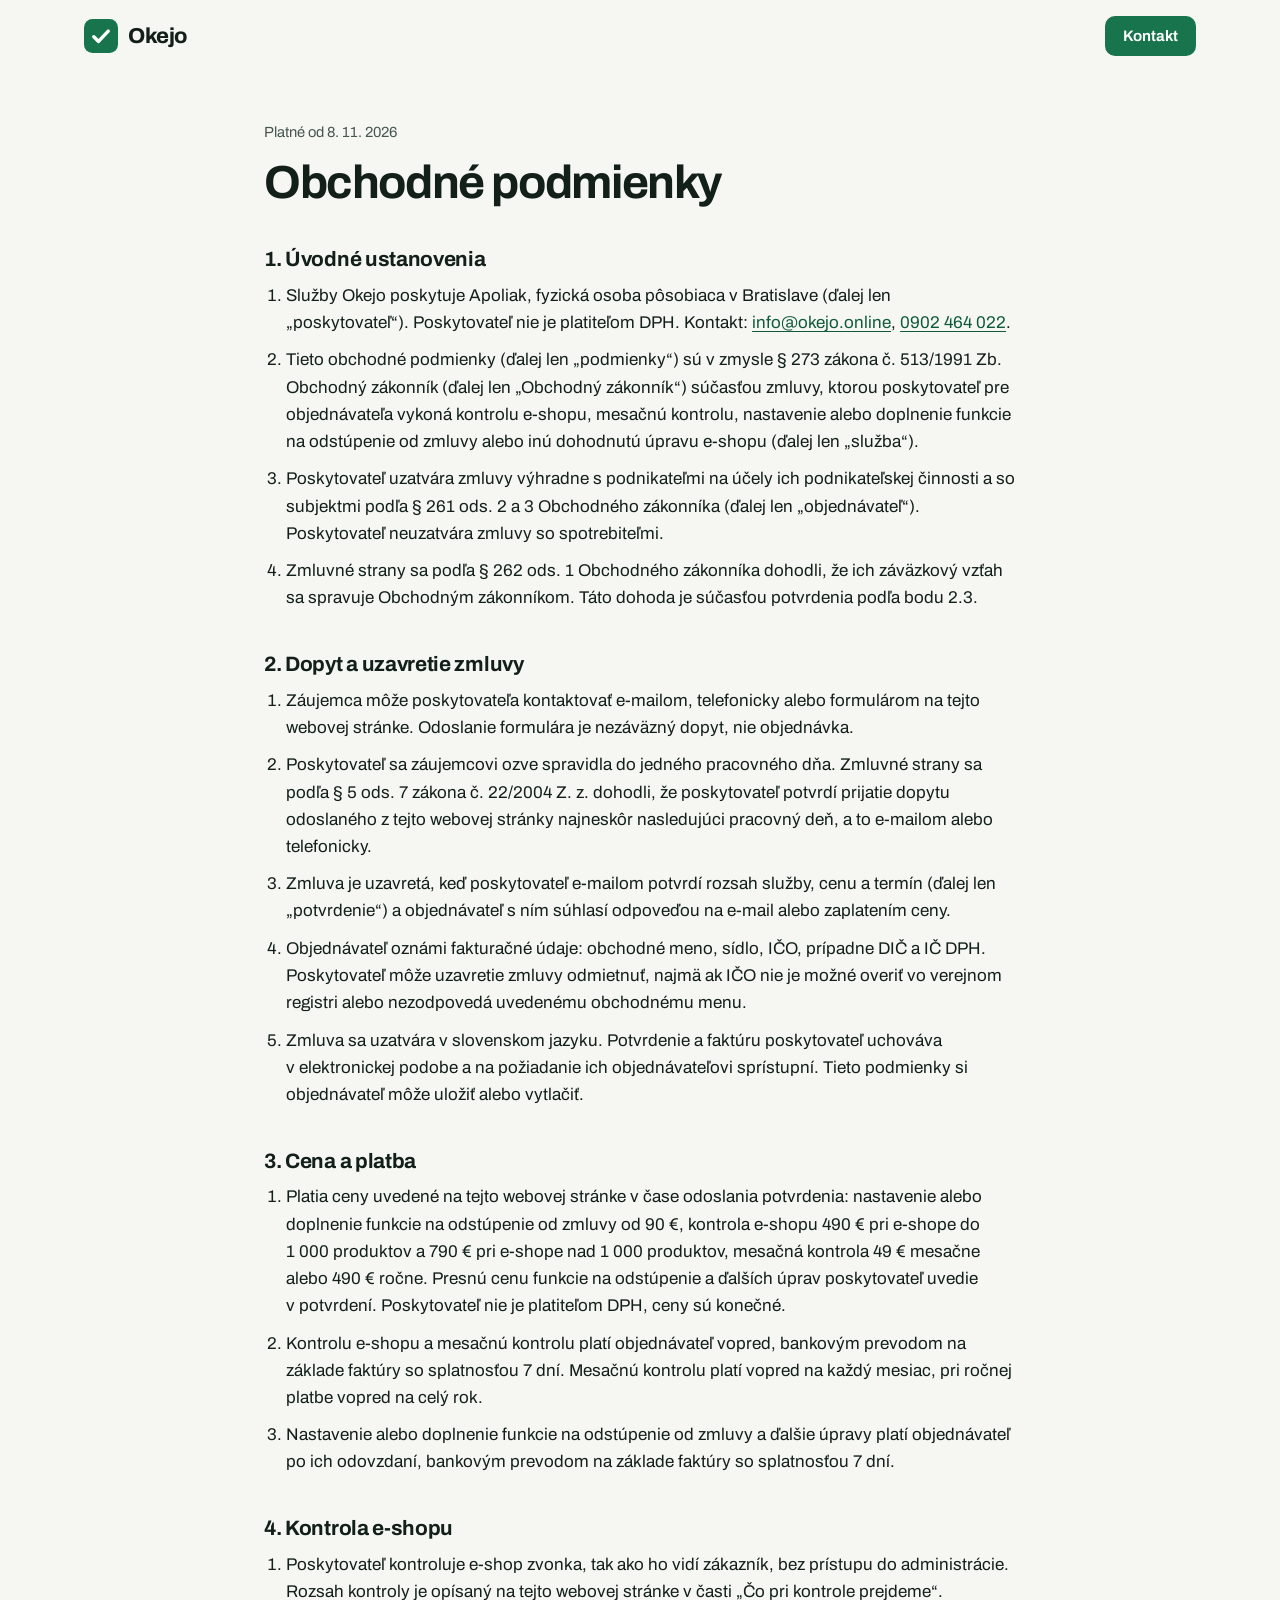
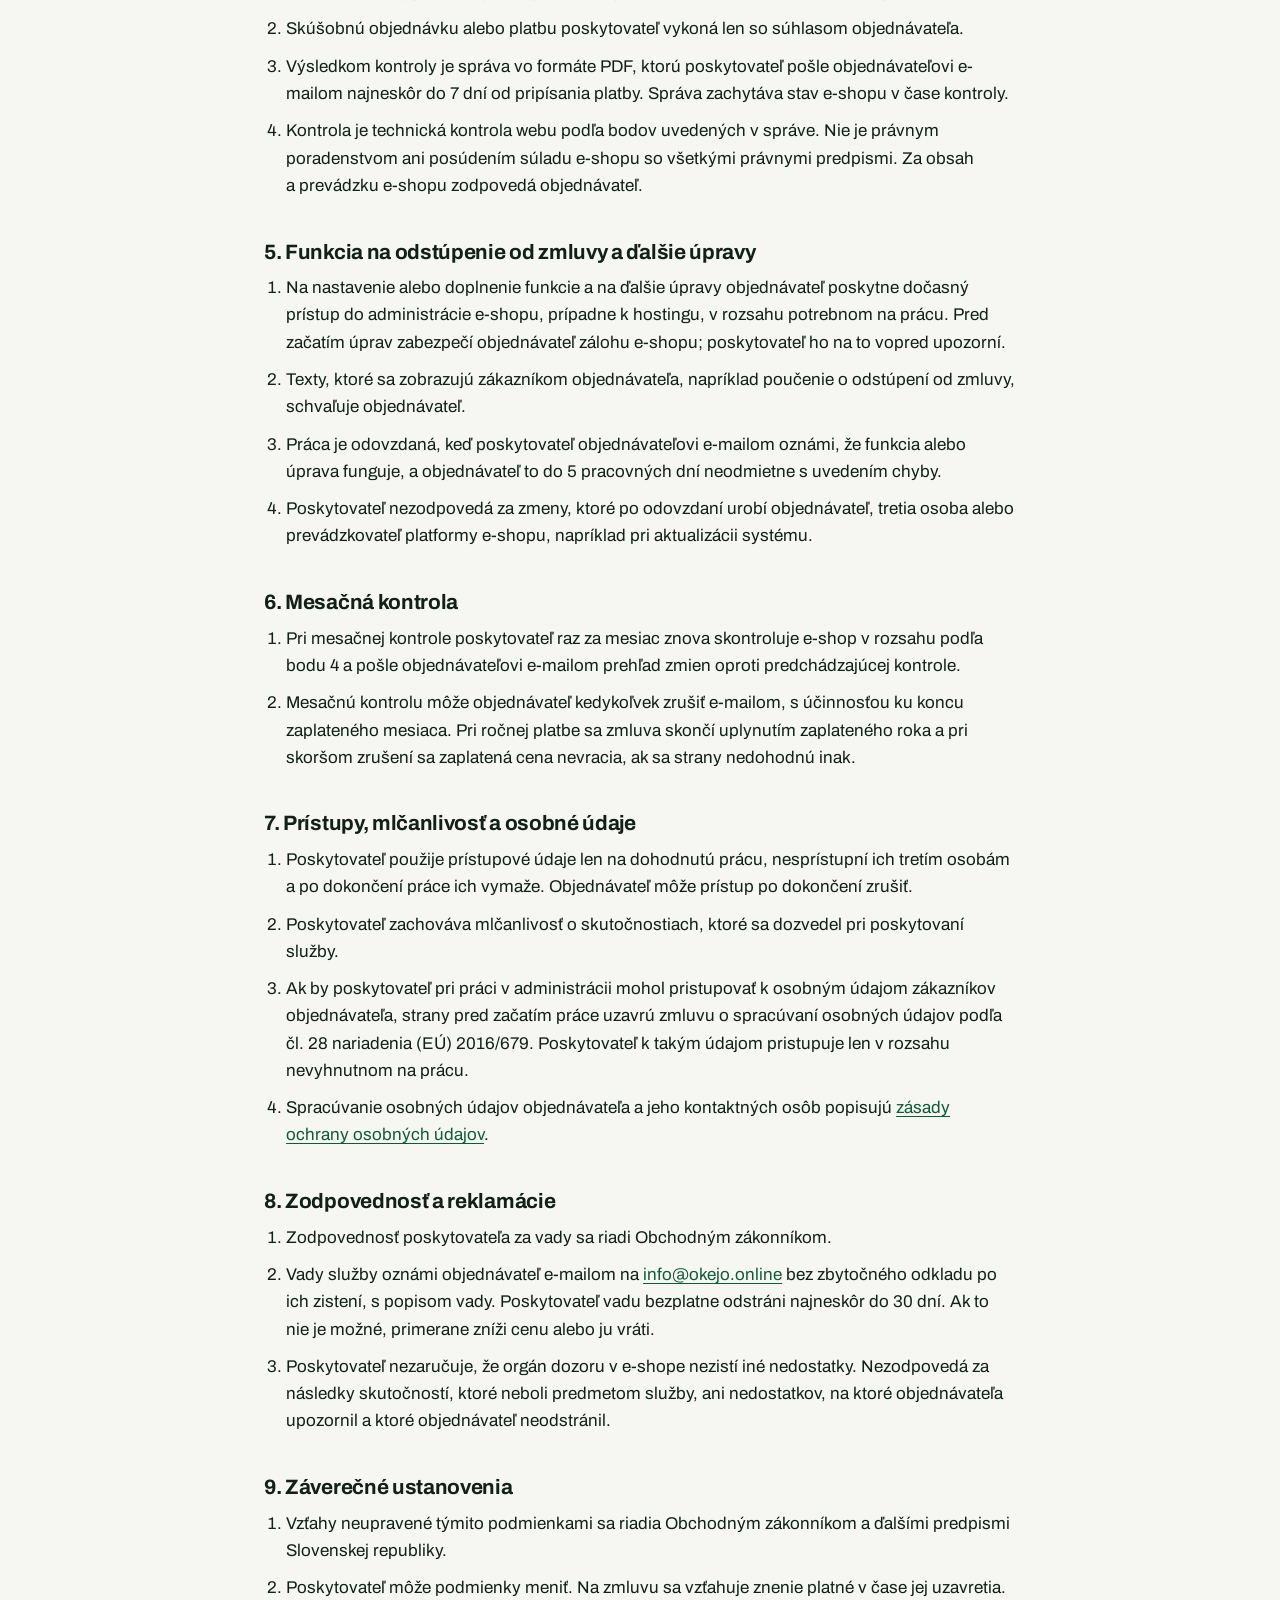
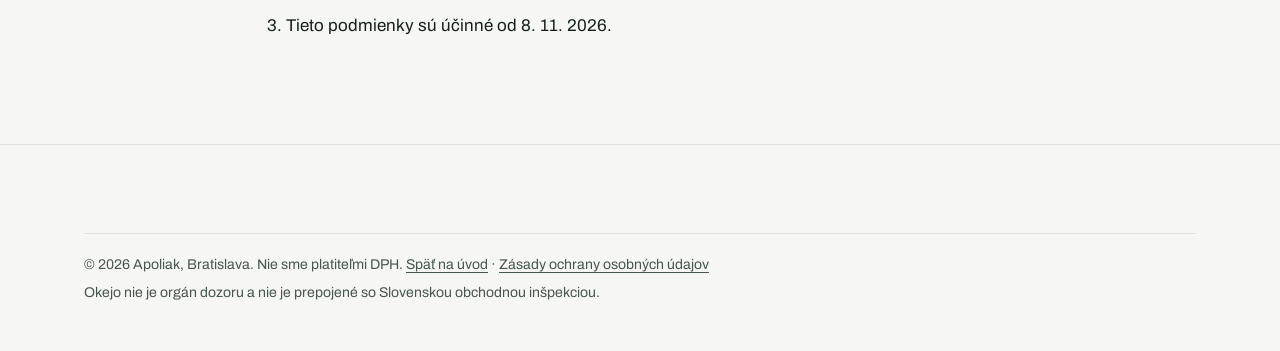
==== commit f160671e: "Značka Apoliak namiesto mena" ====
--- a/obchodne-podmienky.html
+++ b/obchodne-podmienky.html
@@ -34,7 +34,7 @@
 
       <h2>1. Úvodné ustanovenia</h2>
       <ol>
-        <li>Služby Okejo poskytuje Alex Poliak, fyzická osoba pôsobiaca v&nbsp;Bratislave (ďalej len „poskytovateľ“). Poskytovateľ nie je platiteľom DPH. Kontakt: <a href="mailto:info@okejo.online">info@okejo.online</a>, <a href="tel:+421902464022">0902 464 022</a>.</li>
+        <li>Služby Okejo poskytuje Apoliak, fyzická osoba pôsobiaca v&nbsp;Bratislave (ďalej len „poskytovateľ“). Poskytovateľ nie je platiteľom DPH. Kontakt: <a href="mailto:info@okejo.online">info@okejo.online</a>, <a href="tel:+421902464022">0902 464 022</a>.</li>
         <li>Tieto obchodné podmienky (ďalej len „podmienky“) sú v&nbsp;zmysle §&nbsp;273 zákona č.&nbsp;513/1991 Zb. Obchodný zákonník (ďalej len „Obchodný zákonník“) súčasťou zmluvy, ktorou poskytovateľ pre objednávateľa vykoná kontrolu e-shopu, mesačnú kontrolu, nastavenie alebo doplnenie funkcie na odstúpenie od zmluvy alebo inú dohodnutú úpravu e-shopu (ďalej len „služba“).</li>
         <li>Poskytovateľ uzatvára zmluvy výhradne s&nbsp;podnikateľmi na účely ich podnikateľskej činnosti a&nbsp;so subjektmi podľa §&nbsp;261 ods.&nbsp;2 a&nbsp;3 Obchodného zákonníka (ďalej len „objednávateľ“). Poskytovateľ neuzatvára zmluvy so spotrebiteľmi.</li>
         <li>Zmluvné strany sa podľa §&nbsp;262 ods.&nbsp;1 Obchodného zákonníka dohodli, že ich záväzkový vzťah sa spravuje Obchodným zákonníkom. Táto dohoda je súčasťou potvrdenia podľa bodu 2.3.</li>
@@ -105,7 +105,7 @@
   <footer class="site-footer">
     <div class="wrap">
       <div class="footer-legal">
-        <p>© <span data-year>2026</span> Alex Poliak, Bratislava. Nie sme platiteľmi DPH. <a href="./">Späť na úvod</a> · <a href="ochrana-osobnych-udajov.html">Zásady ochrany osobných údajov</a></p>
+        <p>© <span data-year>2026</span> Apoliak, Bratislava. Nie sme platiteľmi DPH. <a href="./">Späť na úvod</a> · <a href="ochrana-osobnych-udajov.html">Zásady ochrany osobných údajov</a></p>
         <p>Okejo nie je orgán dozoru a nie je prepojené so Slovenskou obchodnou inšpekciou.</p>
       </div>
     </div>
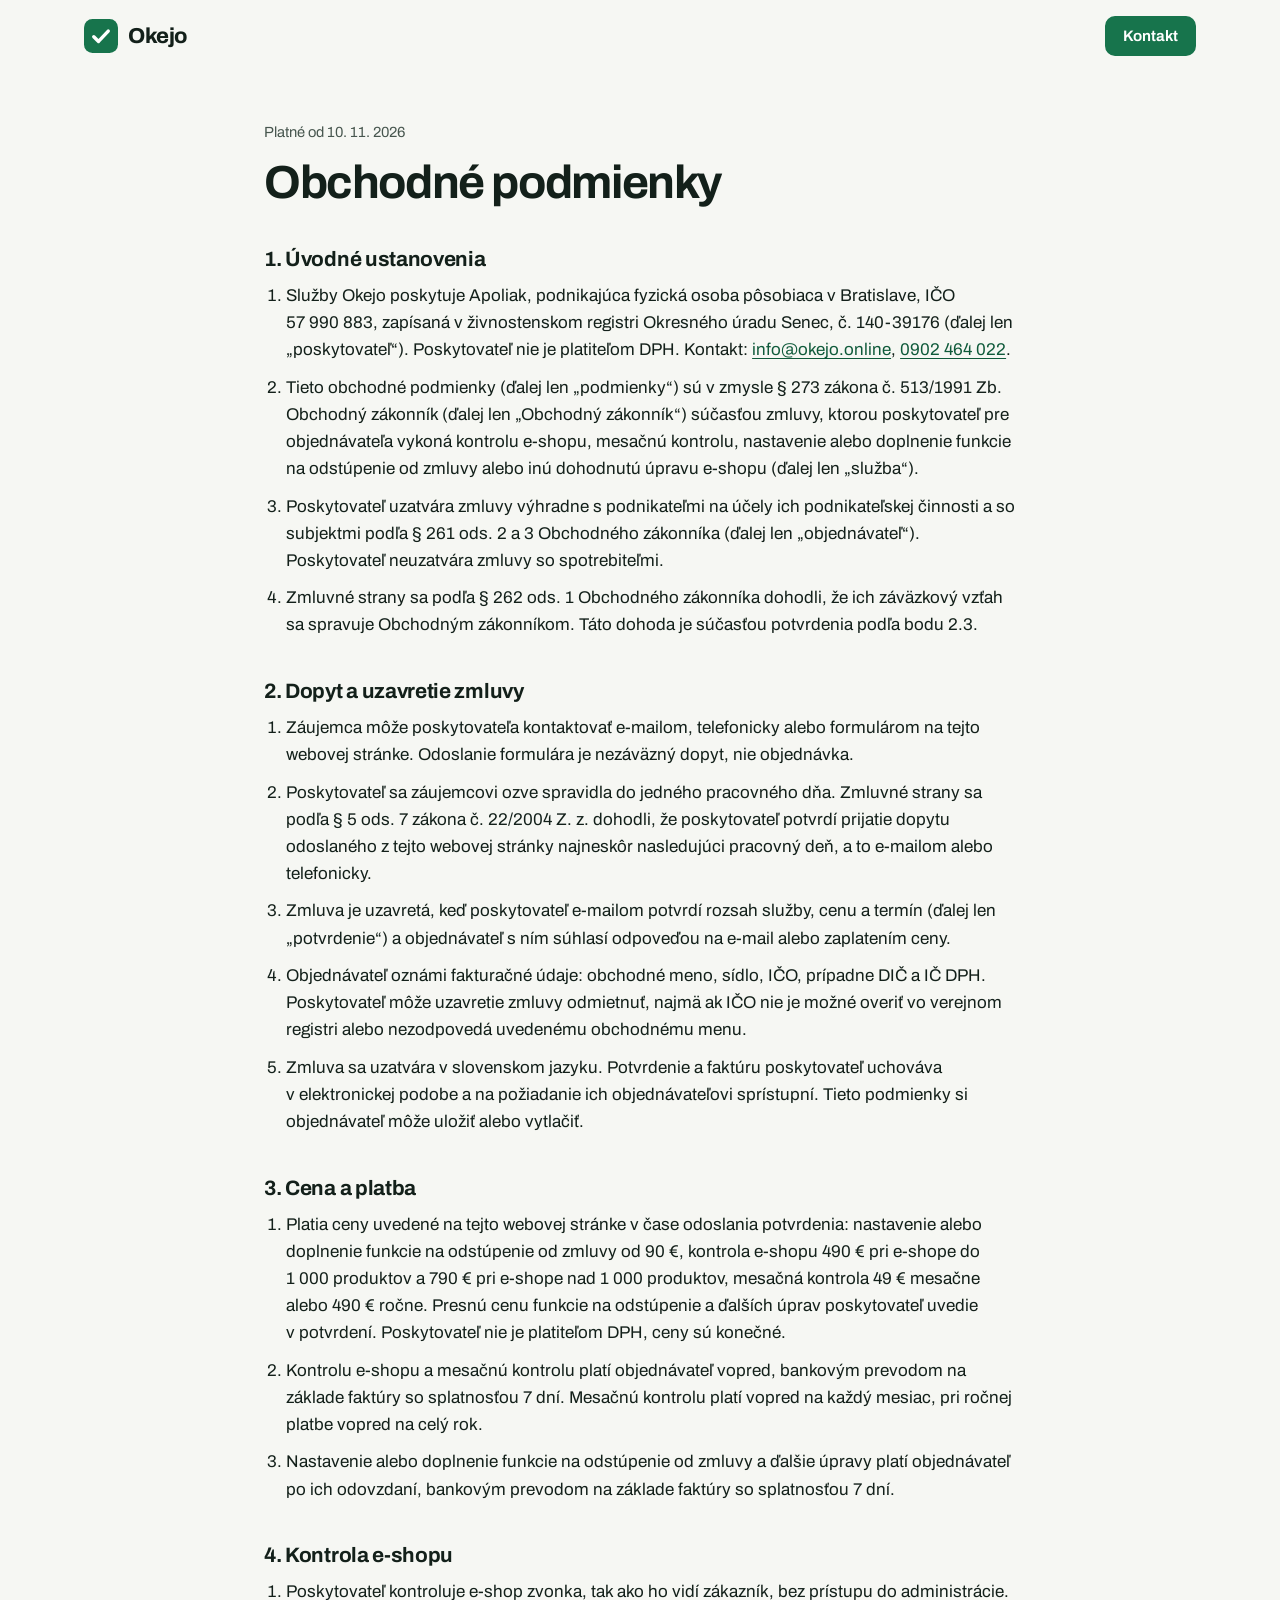
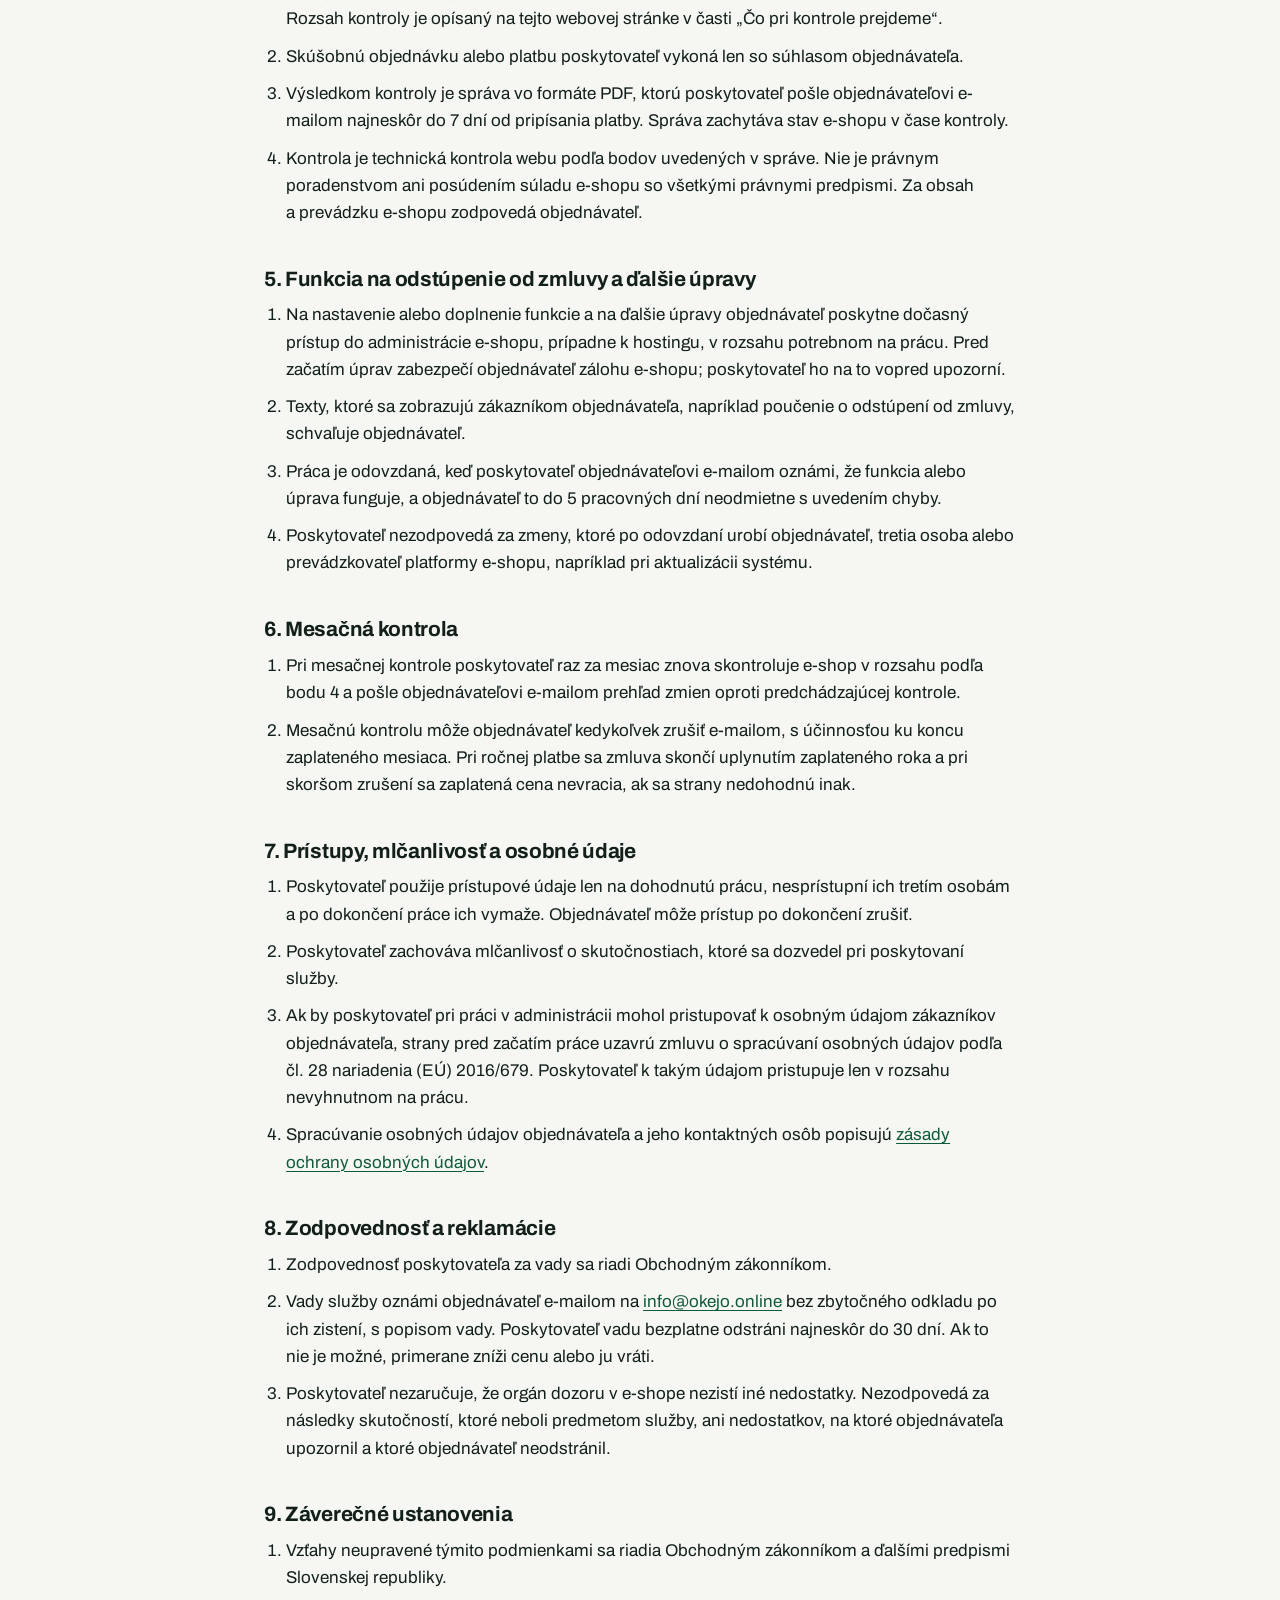
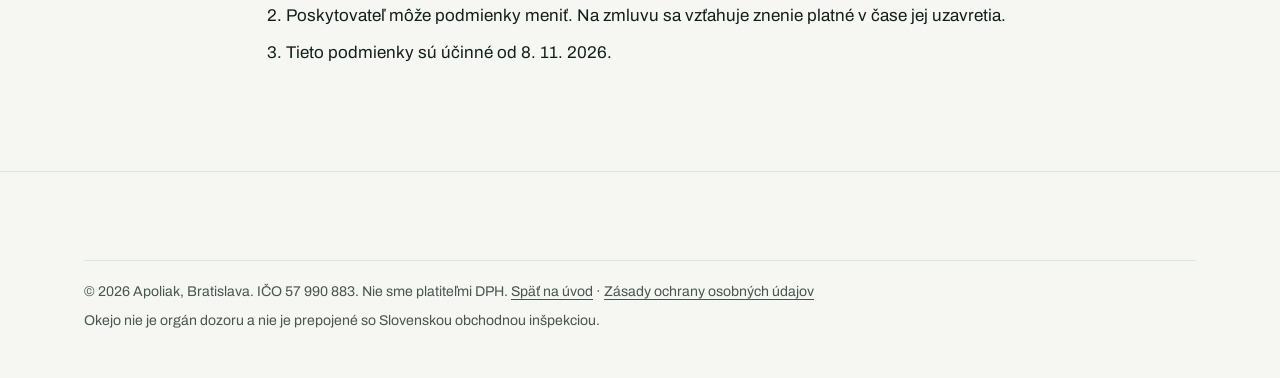
==== commit 0c4a4de3: "IČO a zápis v živnostenskom registri v pätičke a právnych textoch" ====
--- a/obchodne-podmienky.html
+++ b/obchodne-podmienky.html
@@ -29,12 +29,12 @@
 
   <main id="obsah" class="legal">
     <div class="wrap legal-inner">
-      <p class="meta">Platné od 8.&nbsp;11.&nbsp;2026</p>
+      <p class="meta">Platné od 10.&nbsp;11.&nbsp;2026</p>
       <h1>Obchodné podmienky</h1>
 
       <h2>1. Úvodné ustanovenia</h2>
       <ol>
-        <li>Služby Okejo poskytuje Apoliak, fyzická osoba pôsobiaca v&nbsp;Bratislave (ďalej len „poskytovateľ“). Poskytovateľ nie je platiteľom DPH. Kontakt: <a href="mailto:info@okejo.online">info@okejo.online</a>, <a href="tel:+421902464022">0902 464 022</a>.</li>
+        <li>Služby Okejo poskytuje Apoliak, podnikajúca fyzická osoba pôsobiaca v&nbsp;Bratislave, IČO 57&nbsp;990&nbsp;883, zapísaná v&nbsp;živnostenskom registri Okresného úradu Senec, č.&nbsp;140-39176 (ďalej len „poskytovateľ“). Poskytovateľ nie je platiteľom DPH. Kontakt: <a href="mailto:info@okejo.online">info@okejo.online</a>, <a href="tel:+421902464022">0902 464 022</a>.</li>
         <li>Tieto obchodné podmienky (ďalej len „podmienky“) sú v&nbsp;zmysle §&nbsp;273 zákona č.&nbsp;513/1991 Zb. Obchodný zákonník (ďalej len „Obchodný zákonník“) súčasťou zmluvy, ktorou poskytovateľ pre objednávateľa vykoná kontrolu e-shopu, mesačnú kontrolu, nastavenie alebo doplnenie funkcie na odstúpenie od zmluvy alebo inú dohodnutú úpravu e-shopu (ďalej len „služba“).</li>
         <li>Poskytovateľ uzatvára zmluvy výhradne s&nbsp;podnikateľmi na účely ich podnikateľskej činnosti a&nbsp;so subjektmi podľa §&nbsp;261 ods.&nbsp;2 a&nbsp;3 Obchodného zákonníka (ďalej len „objednávateľ“). Poskytovateľ neuzatvára zmluvy so spotrebiteľmi.</li>
         <li>Zmluvné strany sa podľa §&nbsp;262 ods.&nbsp;1 Obchodného zákonníka dohodli, že ich záväzkový vzťah sa spravuje Obchodným zákonníkom. Táto dohoda je súčasťou potvrdenia podľa bodu 2.3.</li>
@@ -105,7 +105,7 @@
   <footer class="site-footer">
     <div class="wrap">
       <div class="footer-legal">
-        <p>© <span data-year>2026</span> Apoliak, Bratislava. Nie sme platiteľmi DPH. <a href="./">Späť na úvod</a> · <a href="ochrana-osobnych-udajov.html">Zásady ochrany osobných údajov</a></p>
+        <p>© <span data-year>2026</span> Apoliak, Bratislava. IČO 57&nbsp;990&nbsp;883. Nie sme platiteľmi DPH. <a href="./">Späť na úvod</a> · <a href="ochrana-osobnych-udajov.html">Zásady ochrany osobných údajov</a></p>
         <p>Okejo nie je orgán dozoru a nie je prepojené so Slovenskou obchodnou inšpekciou.</p>
       </div>
     </div>
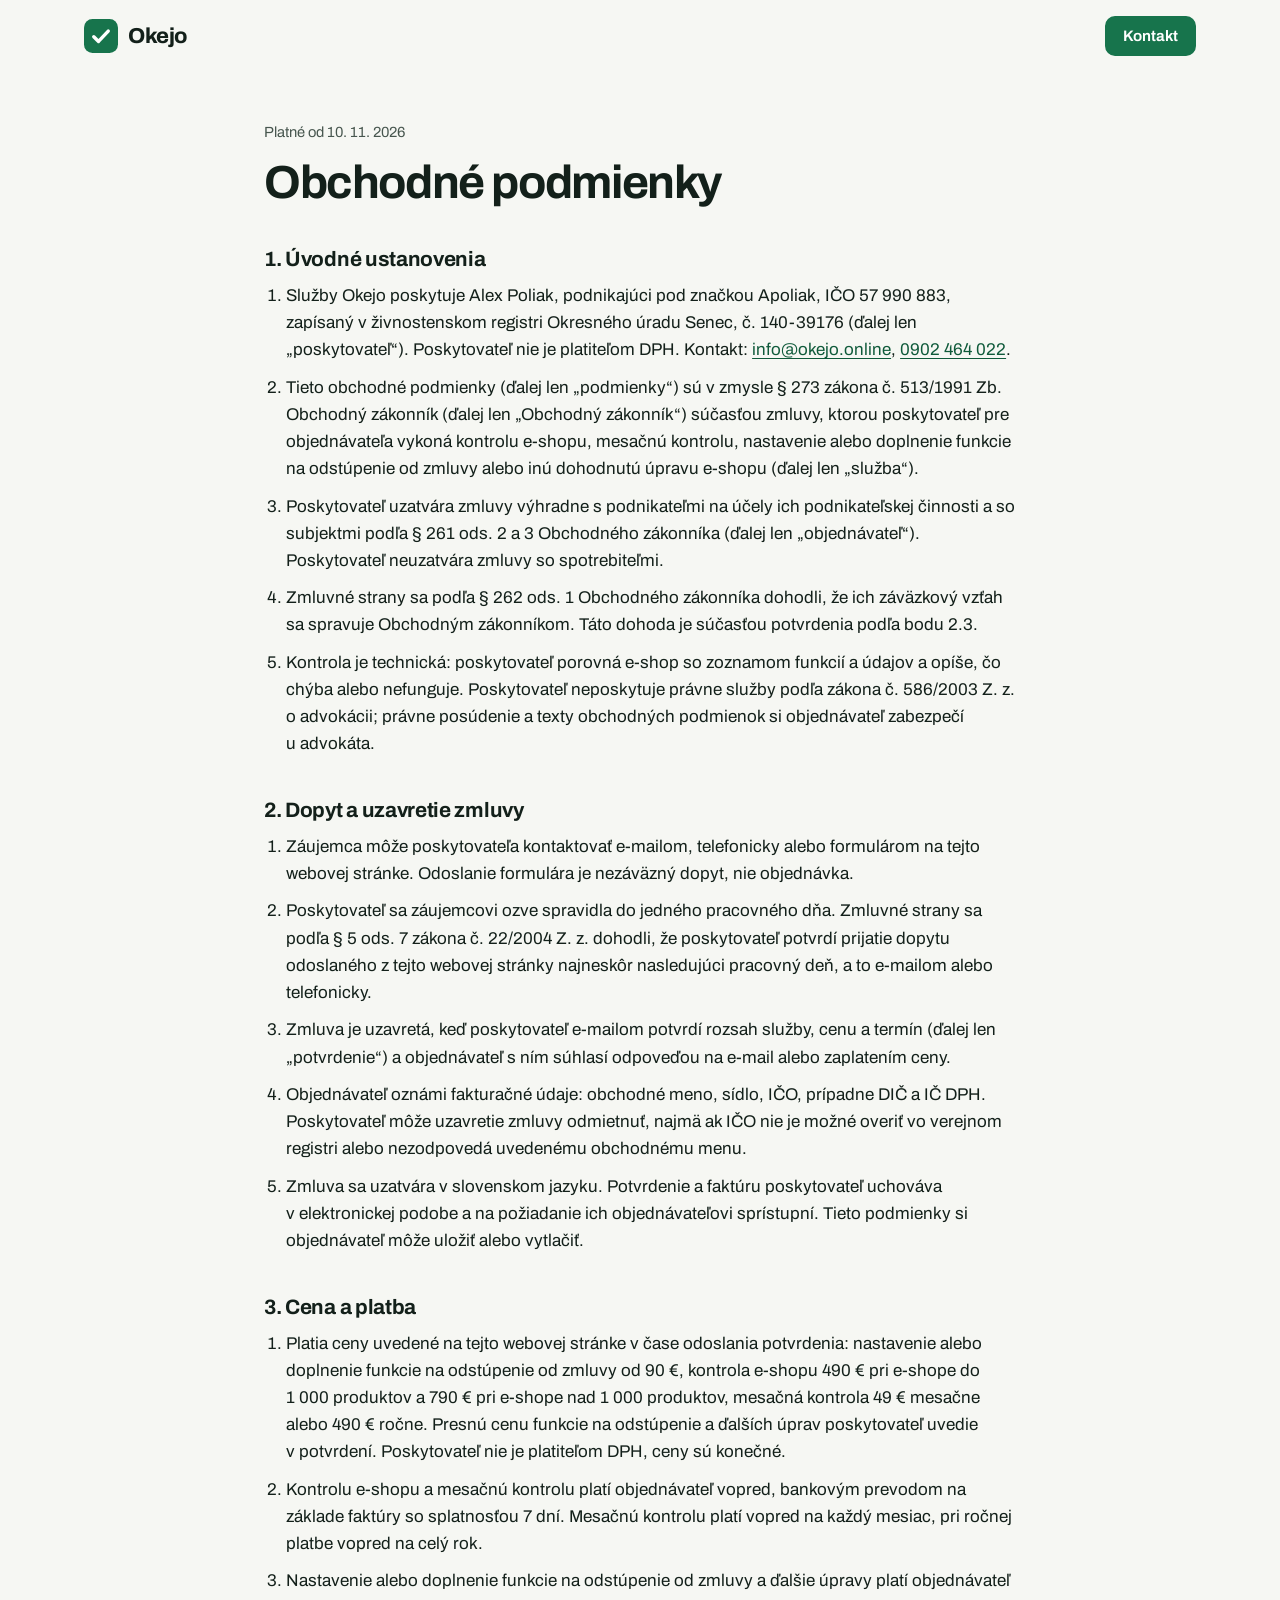
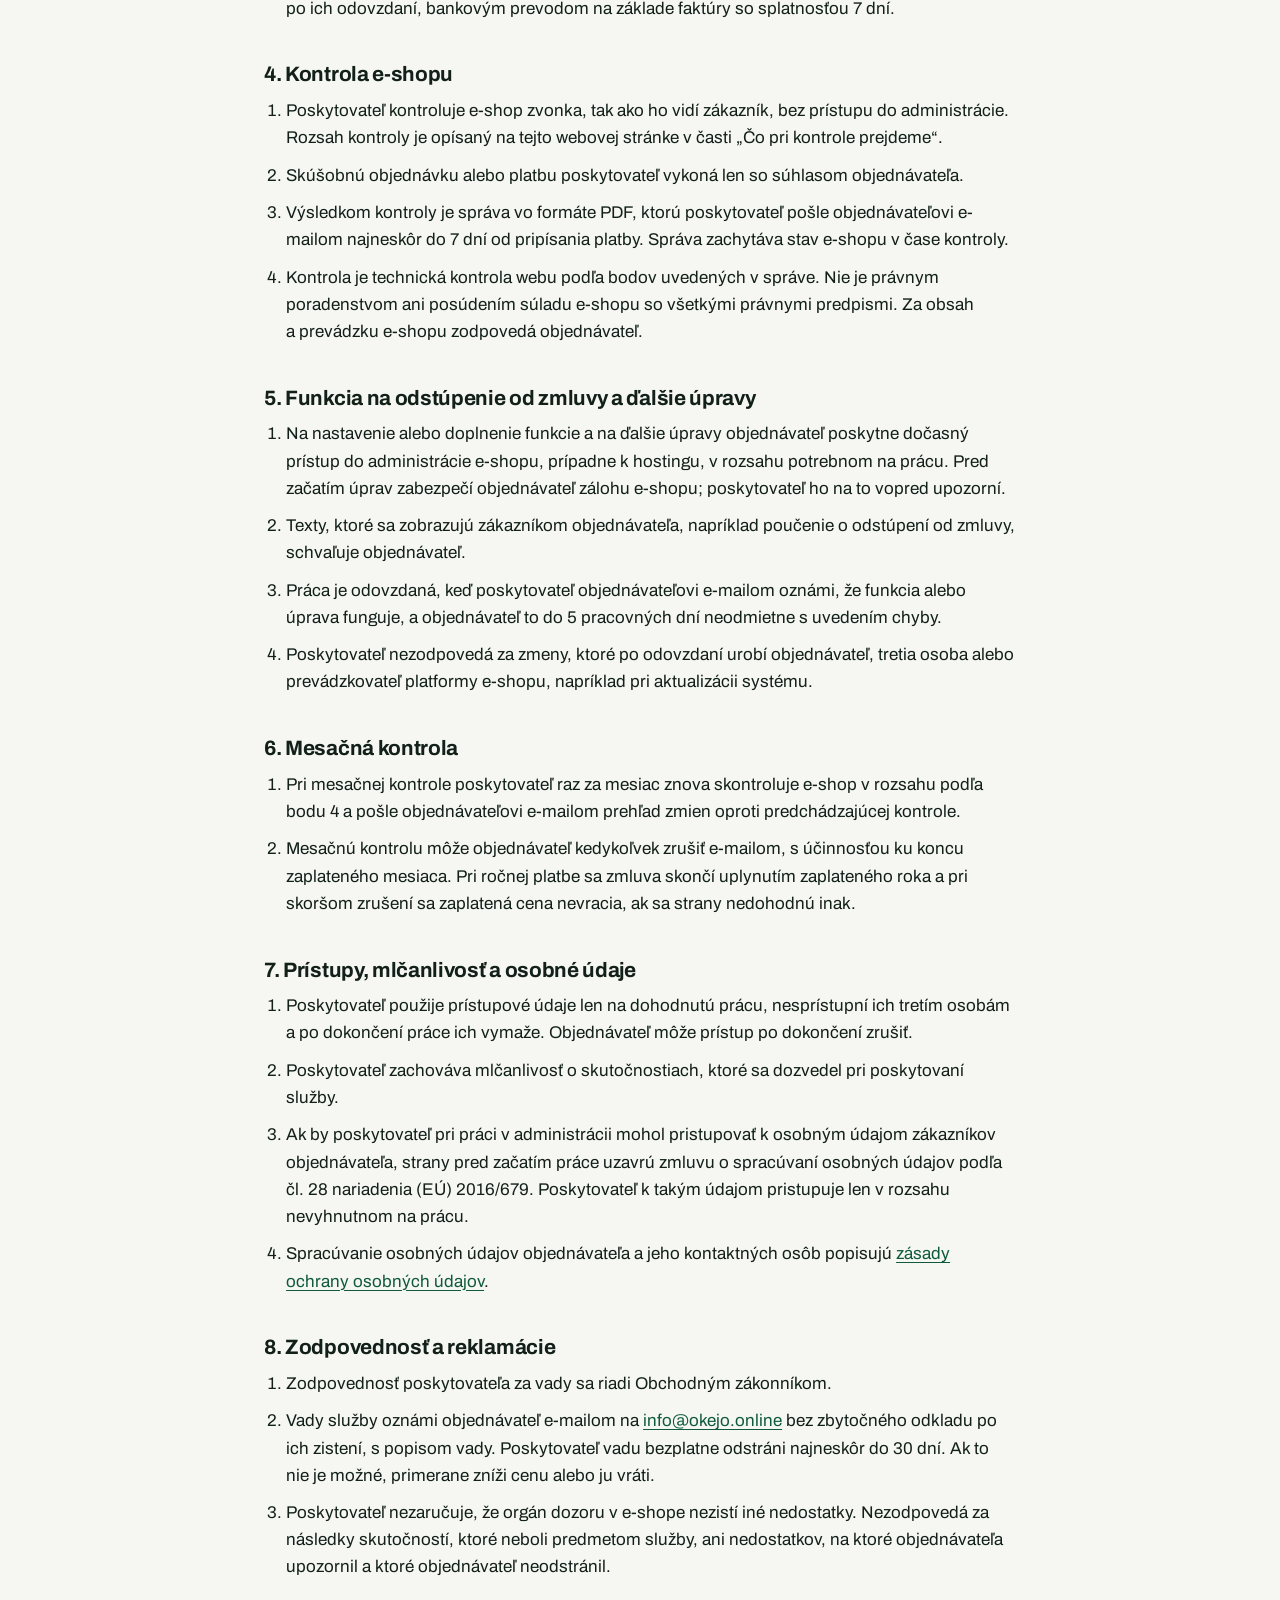
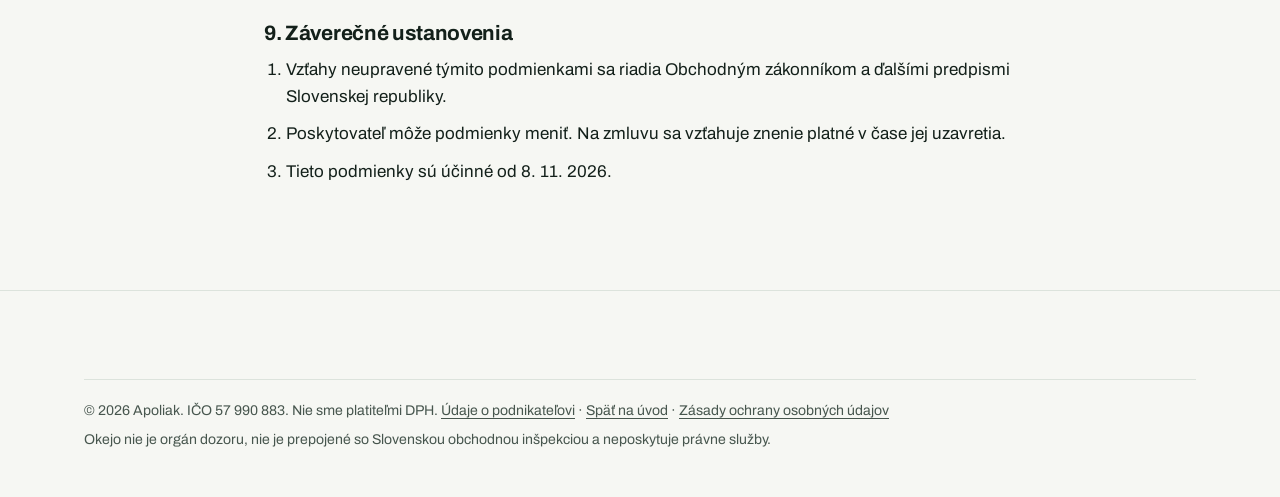
==== commit 08e22b95: "Údaje o podnikateľovi podľa zákona, úpravy pätičky a podmienok" ====
--- a/obchodne-podmienky.html
+++ b/obchodne-podmienky.html
@@ -34,10 +34,11 @@
 
       <h2>1. Úvodné ustanovenia</h2>
       <ol>
-        <li>Služby Okejo poskytuje Apoliak, podnikajúca fyzická osoba pôsobiaca v&nbsp;Bratislave, IČO 57&nbsp;990&nbsp;883, zapísaná v&nbsp;živnostenskom registri Okresného úradu Senec, č.&nbsp;140-39176 (ďalej len „poskytovateľ“). Poskytovateľ nie je platiteľom DPH. Kontakt: <a href="mailto:info@okejo.online">info@okejo.online</a>, <a href="tel:+421902464022">0902 464 022</a>.</li>
+        <li>Služby Okejo poskytuje Alex Poliak, podnikajúci pod značkou Apoliak, IČO 57&nbsp;990&nbsp;883, zapísaný v&nbsp;živnostenskom registri Okresného úradu Senec, č.&nbsp;140-39176 (ďalej len „poskytovateľ“). Poskytovateľ nie je platiteľom DPH. Kontakt: <a href="mailto:info@okejo.online">info@okejo.online</a>, <a href="tel:+421902464022">0902 464 022</a>.</li>
         <li>Tieto obchodné podmienky (ďalej len „podmienky“) sú v&nbsp;zmysle §&nbsp;273 zákona č.&nbsp;513/1991 Zb. Obchodný zákonník (ďalej len „Obchodný zákonník“) súčasťou zmluvy, ktorou poskytovateľ pre objednávateľa vykoná kontrolu e-shopu, mesačnú kontrolu, nastavenie alebo doplnenie funkcie na odstúpenie od zmluvy alebo inú dohodnutú úpravu e-shopu (ďalej len „služba“).</li>
         <li>Poskytovateľ uzatvára zmluvy výhradne s&nbsp;podnikateľmi na účely ich podnikateľskej činnosti a&nbsp;so subjektmi podľa §&nbsp;261 ods.&nbsp;2 a&nbsp;3 Obchodného zákonníka (ďalej len „objednávateľ“). Poskytovateľ neuzatvára zmluvy so spotrebiteľmi.</li>
         <li>Zmluvné strany sa podľa §&nbsp;262 ods.&nbsp;1 Obchodného zákonníka dohodli, že ich záväzkový vzťah sa spravuje Obchodným zákonníkom. Táto dohoda je súčasťou potvrdenia podľa bodu 2.3.</li>
+        <li>Kontrola je technická: poskytovateľ porovná e-shop so zoznamom funkcií a&nbsp;údajov a&nbsp;opíše, čo chýba alebo nefunguje. Poskytovateľ neposkytuje právne služby podľa zákona č.&nbsp;586/2003 Z.&nbsp;z. o&nbsp;advokácii; právne posúdenie a&nbsp;texty obchodných podmienok si objednávateľ zabezpečí u&nbsp;advokáta.</li>
       </ol>
 
       <h2>2. Dopyt a&nbsp;uzavretie zmluvy</h2>
@@ -105,8 +106,8 @@
   <footer class="site-footer">
     <div class="wrap">
       <div class="footer-legal">
-        <p>© <span data-year>2026</span> Apoliak, Bratislava. IČO 57&nbsp;990&nbsp;883. Nie sme platiteľmi DPH. <a href="./">Späť na úvod</a> · <a href="ochrana-osobnych-udajov.html">Zásady ochrany osobných údajov</a></p>
-        <p>Okejo nie je orgán dozoru a nie je prepojené so Slovenskou obchodnou inšpekciou.</p>
+        <p>© <span data-year>2026</span> Apoliak. IČO 57&nbsp;990&nbsp;883. Nie sme platiteľmi DPH. <a href="udaje-o-podnikatelovi.html">Údaje o podnikateľovi</a> · <a href="./">Späť na úvod</a> · <a href="ochrana-osobnych-udajov.html">Zásady ochrany osobných údajov</a></p>
+        <p>Okejo nie je orgán dozoru, nie je prepojené so Slovenskou obchodnou inšpekciou a&nbsp;neposkytuje právne služby.</p>
       </div>
     </div>
   </footer>
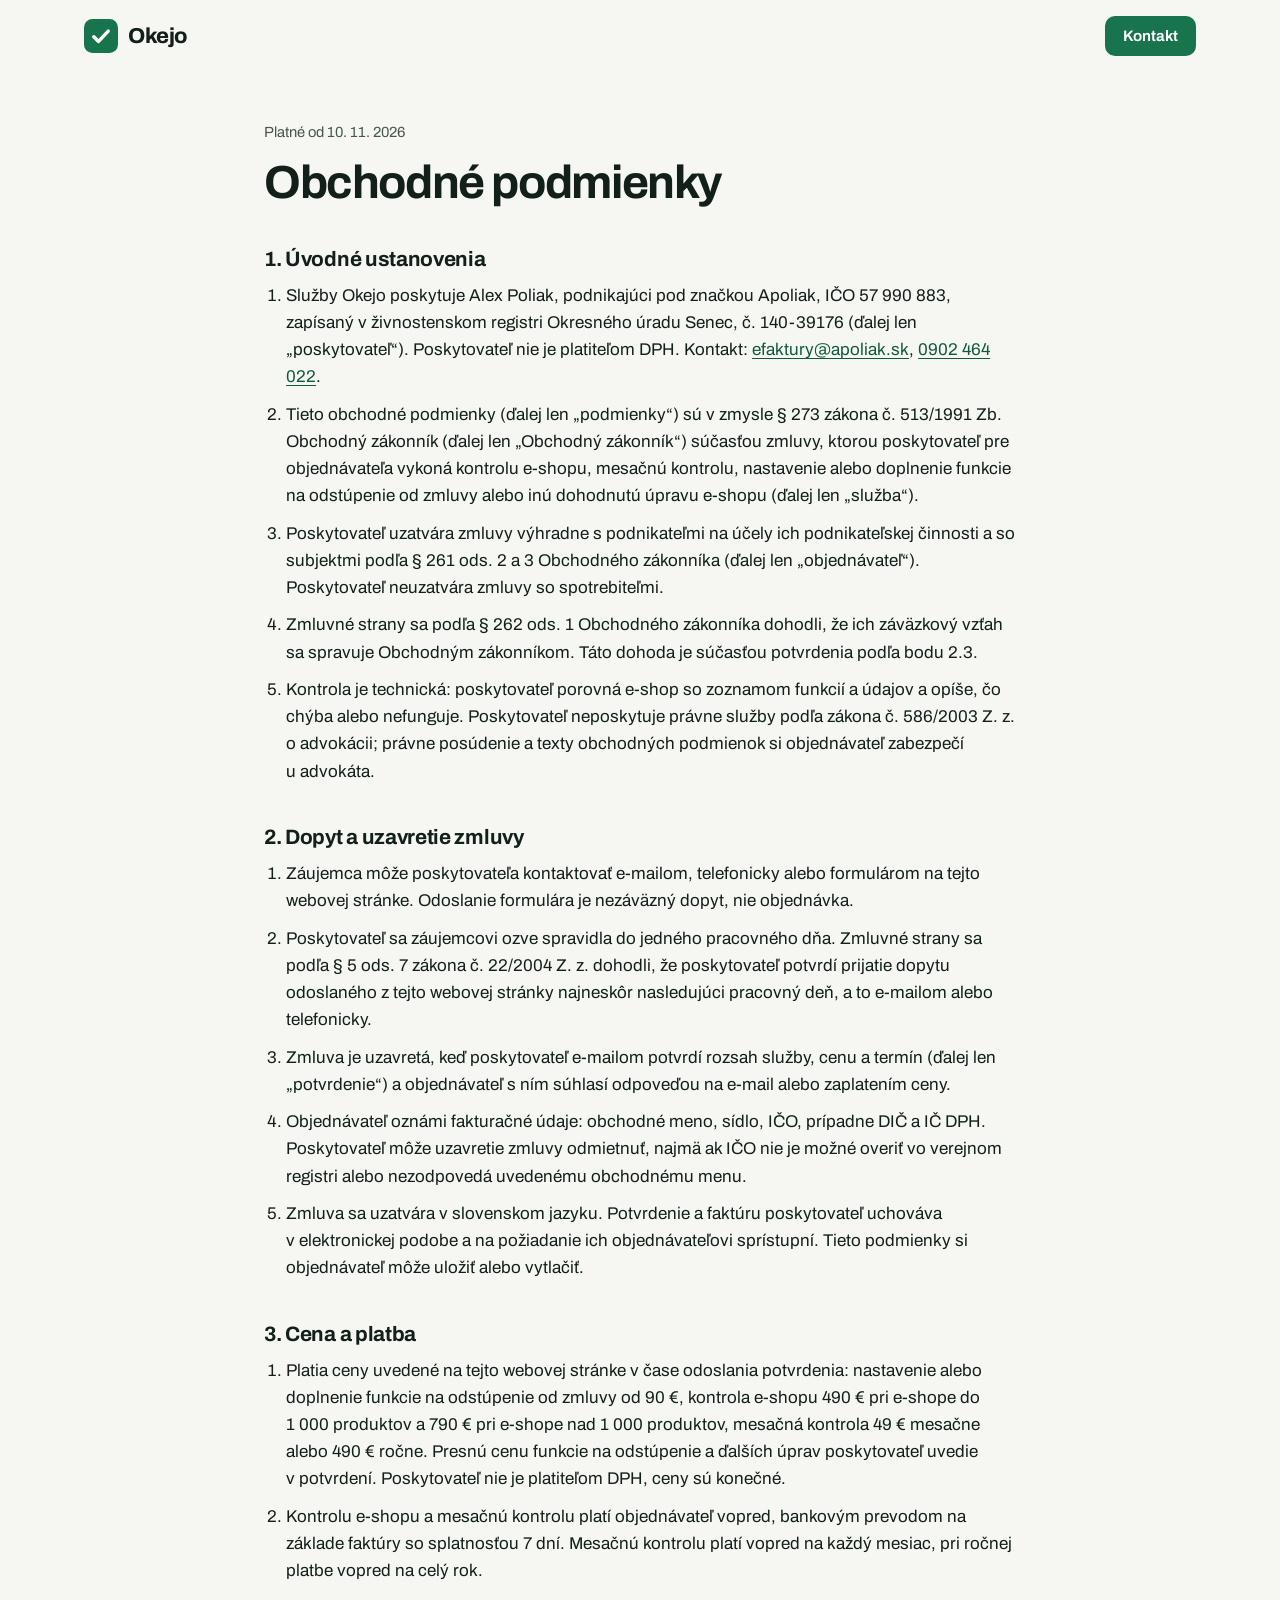
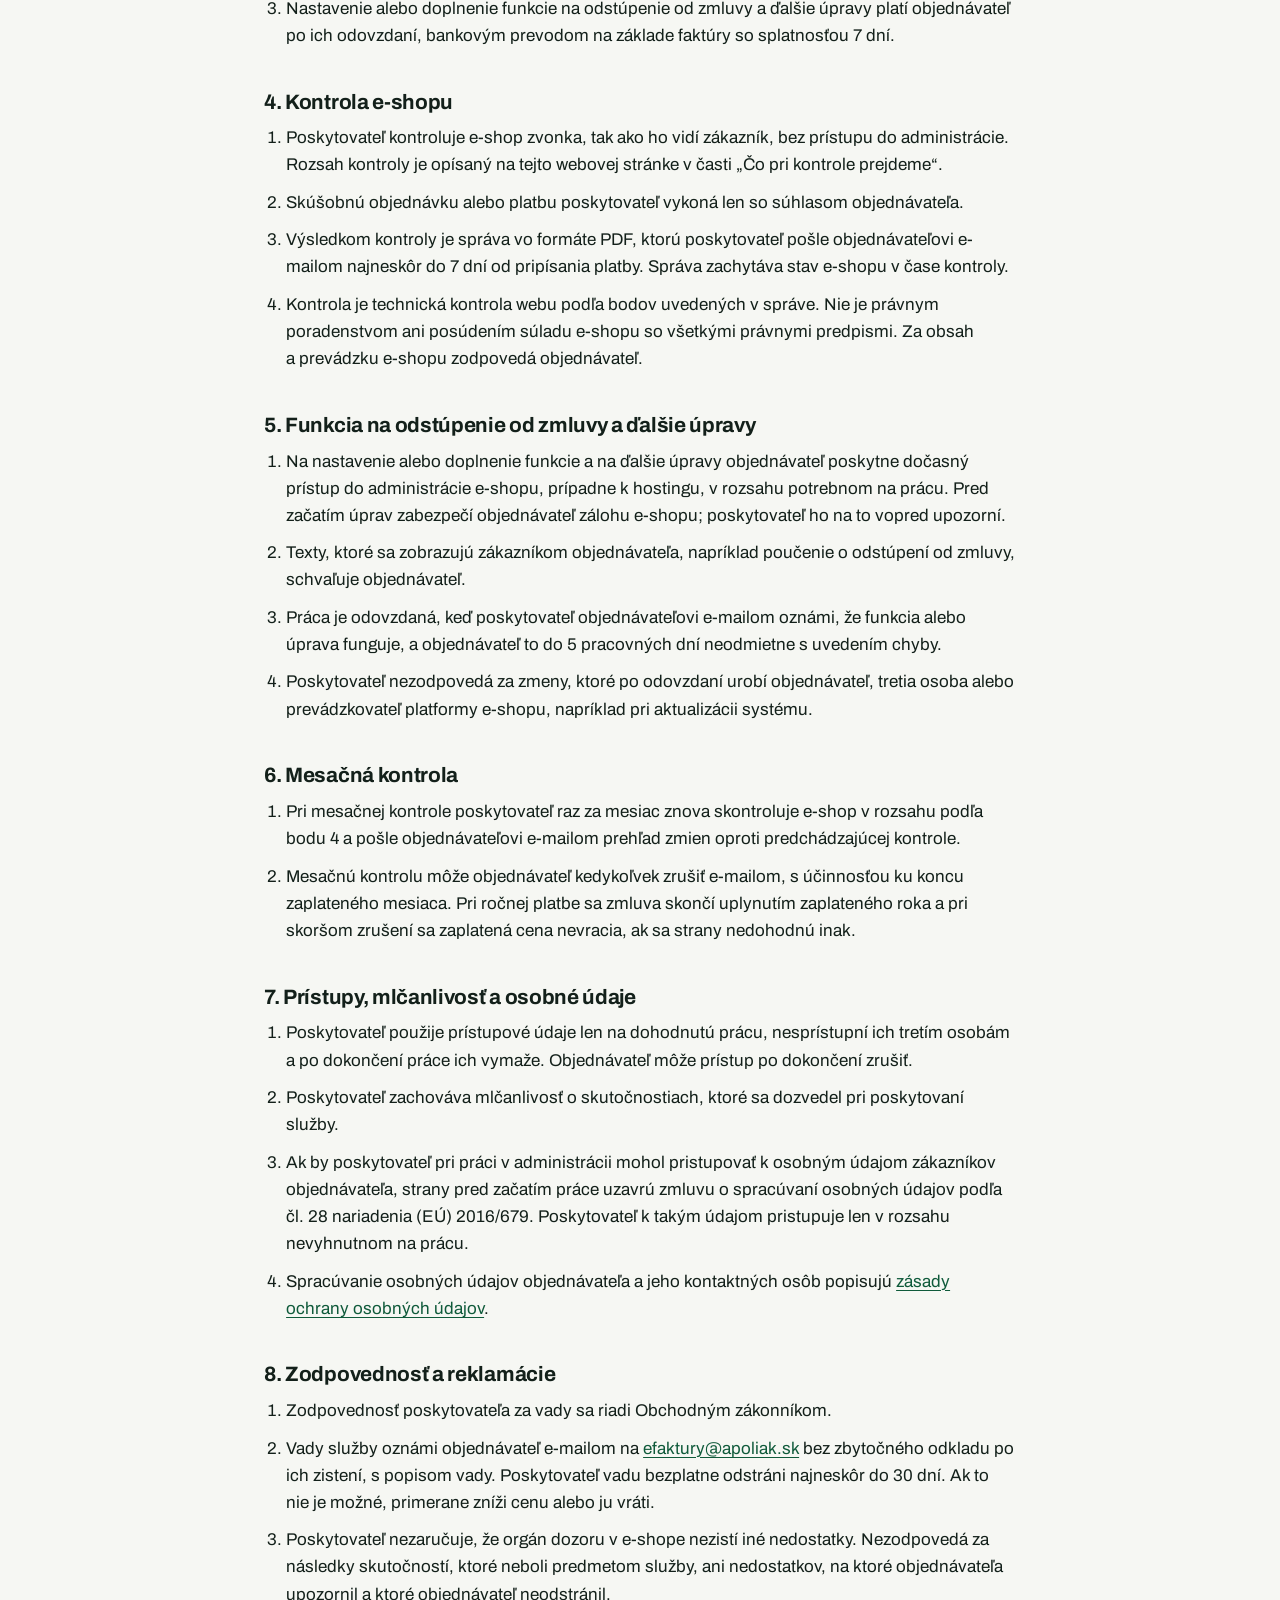
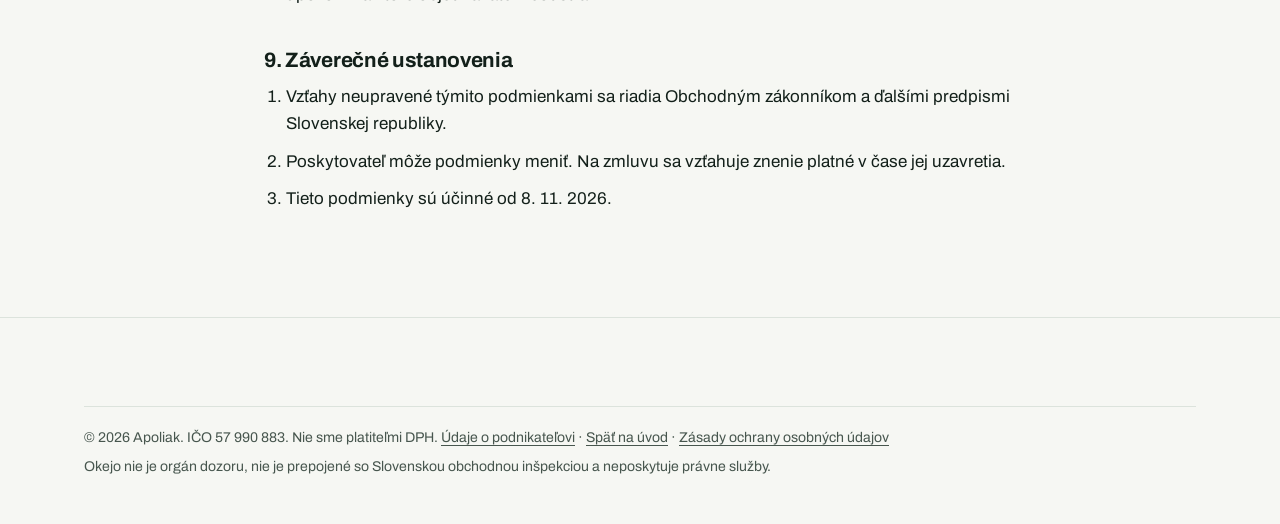
==== commit f5314fd0: "Kontaktný e-mail dočasne efaktury@apoliak.sk" ====
--- a/obchodne-podmienky.html
+++ b/obchodne-podmienky.html
@@ -34,7 +34,7 @@
 
       <h2>1. Úvodné ustanovenia</h2>
       <ol>
-        <li>Služby Okejo poskytuje Alex Poliak, podnikajúci pod značkou Apoliak, IČO 57&nbsp;990&nbsp;883, zapísaný v&nbsp;živnostenskom registri Okresného úradu Senec, č.&nbsp;140-39176 (ďalej len „poskytovateľ“). Poskytovateľ nie je platiteľom DPH. Kontakt: <a href="mailto:info@okejo.online">info@okejo.online</a>, <a href="tel:+421902464022">0902 464 022</a>.</li>
+        <li>Služby Okejo poskytuje Alex Poliak, podnikajúci pod značkou Apoliak, IČO 57&nbsp;990&nbsp;883, zapísaný v&nbsp;živnostenskom registri Okresného úradu Senec, č.&nbsp;140-39176 (ďalej len „poskytovateľ“). Poskytovateľ nie je platiteľom DPH. Kontakt: <a href="mailto:efaktury@apoliak.sk">efaktury@apoliak.sk</a>, <a href="tel:+421902464022">0902 464 022</a>.</li>
         <li>Tieto obchodné podmienky (ďalej len „podmienky“) sú v&nbsp;zmysle §&nbsp;273 zákona č.&nbsp;513/1991 Zb. Obchodný zákonník (ďalej len „Obchodný zákonník“) súčasťou zmluvy, ktorou poskytovateľ pre objednávateľa vykoná kontrolu e-shopu, mesačnú kontrolu, nastavenie alebo doplnenie funkcie na odstúpenie od zmluvy alebo inú dohodnutú úpravu e-shopu (ďalej len „služba“).</li>
         <li>Poskytovateľ uzatvára zmluvy výhradne s&nbsp;podnikateľmi na účely ich podnikateľskej činnosti a&nbsp;so subjektmi podľa §&nbsp;261 ods.&nbsp;2 a&nbsp;3 Obchodného zákonníka (ďalej len „objednávateľ“). Poskytovateľ neuzatvára zmluvy so spotrebiteľmi.</li>
         <li>Zmluvné strany sa podľa §&nbsp;262 ods.&nbsp;1 Obchodného zákonníka dohodli, že ich záväzkový vzťah sa spravuje Obchodným zákonníkom. Táto dohoda je súčasťou potvrdenia podľa bodu 2.3.</li>
@@ -90,7 +90,7 @@
       <h2>8. Zodpovednosť a&nbsp;reklamácie</h2>
       <ol>
         <li>Zodpovednosť poskytovateľa za vady sa riadi Obchodným zákonníkom.</li>
-        <li>Vady služby oznámi objednávateľ e-mailom na <a href="mailto:info@okejo.online">info@okejo.online</a> bez zbytočného odkladu po ich zistení, s&nbsp;popisom vady. Poskytovateľ vadu bezplatne odstráni najneskôr do 30&nbsp;dní. Ak to nie je možné, primerane zníži cenu alebo ju vráti.</li>
+        <li>Vady služby oznámi objednávateľ e-mailom na <a href="mailto:efaktury@apoliak.sk">efaktury@apoliak.sk</a> bez zbytočného odkladu po ich zistení, s&nbsp;popisom vady. Poskytovateľ vadu bezplatne odstráni najneskôr do 30&nbsp;dní. Ak to nie je možné, primerane zníži cenu alebo ju vráti.</li>
         <li>Poskytovateľ nezaručuje, že orgán dozoru v&nbsp;e-shope nezistí iné nedostatky. Nezodpovedá za následky skutočností, ktoré neboli predmetom služby, ani nedostatkov, na ktoré objednávateľa upozornil a&nbsp;ktoré objednávateľ neodstránil.</li>
       </ol>
 
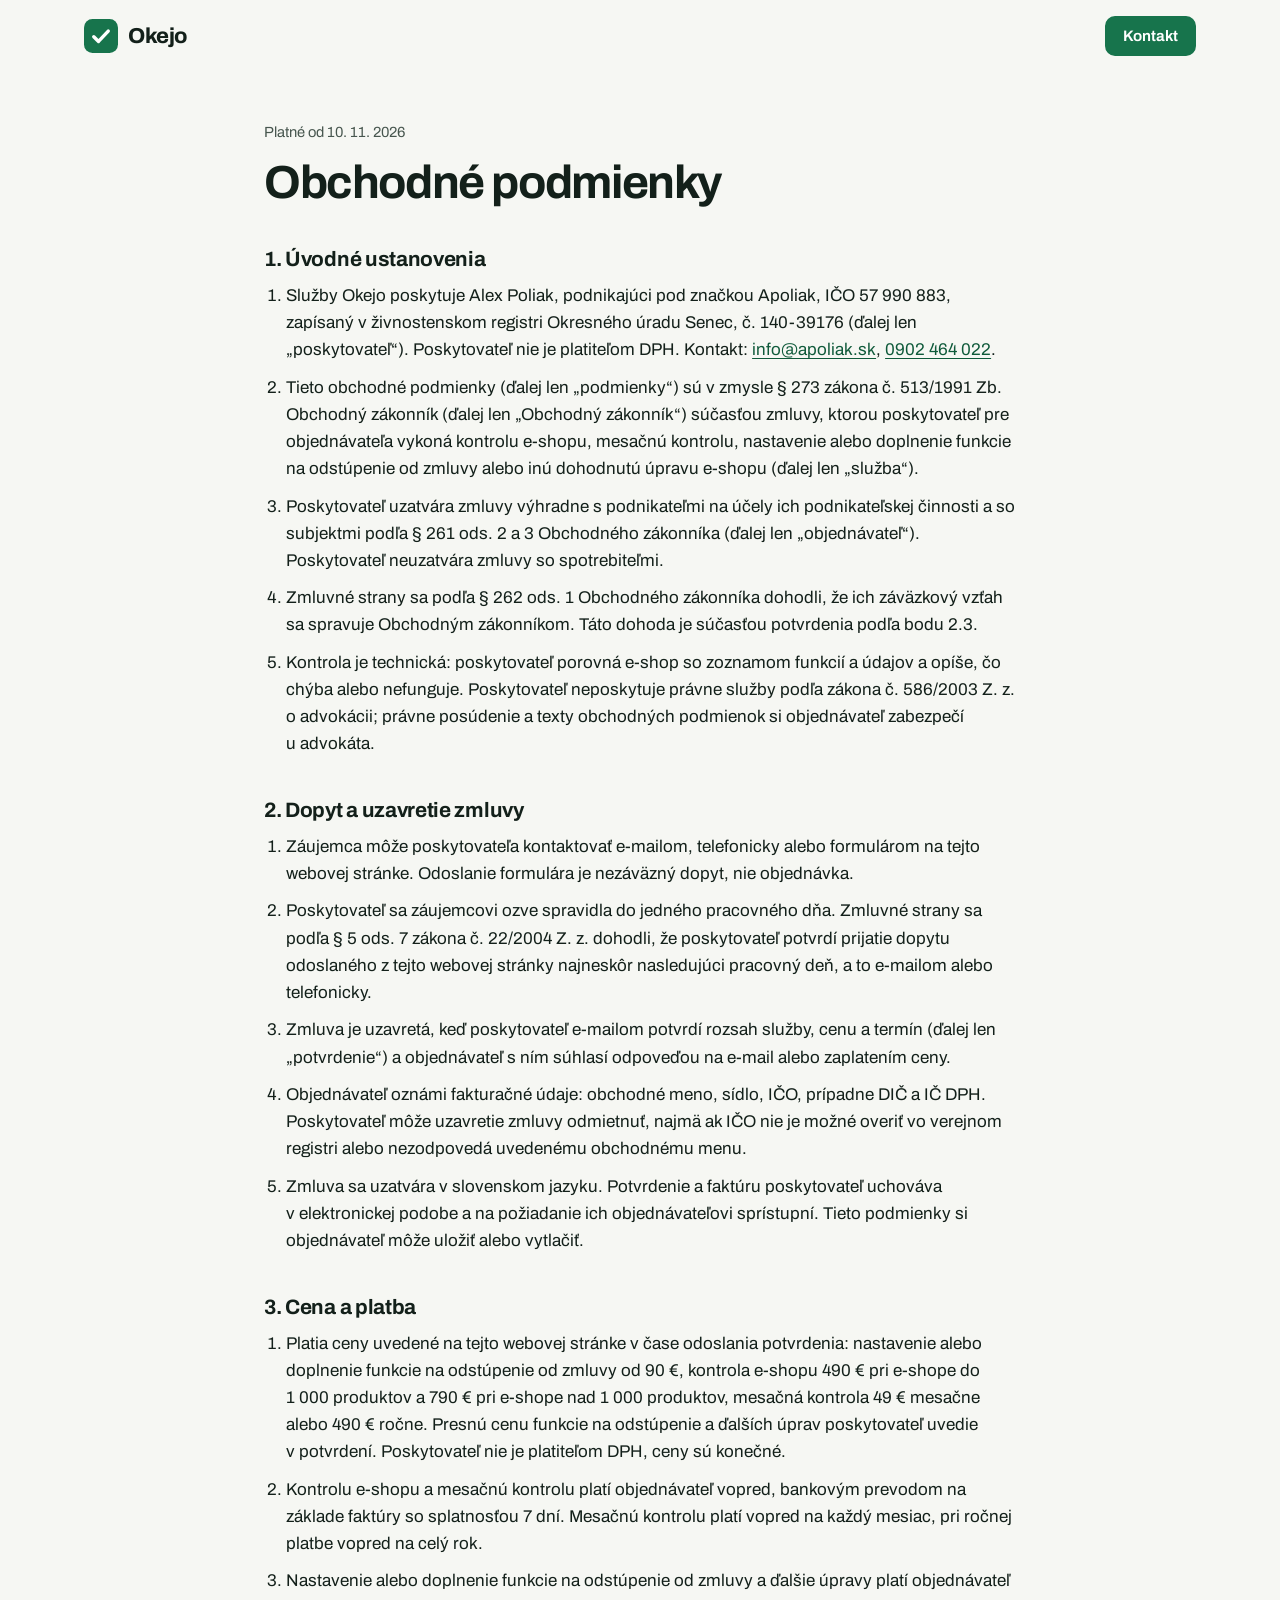
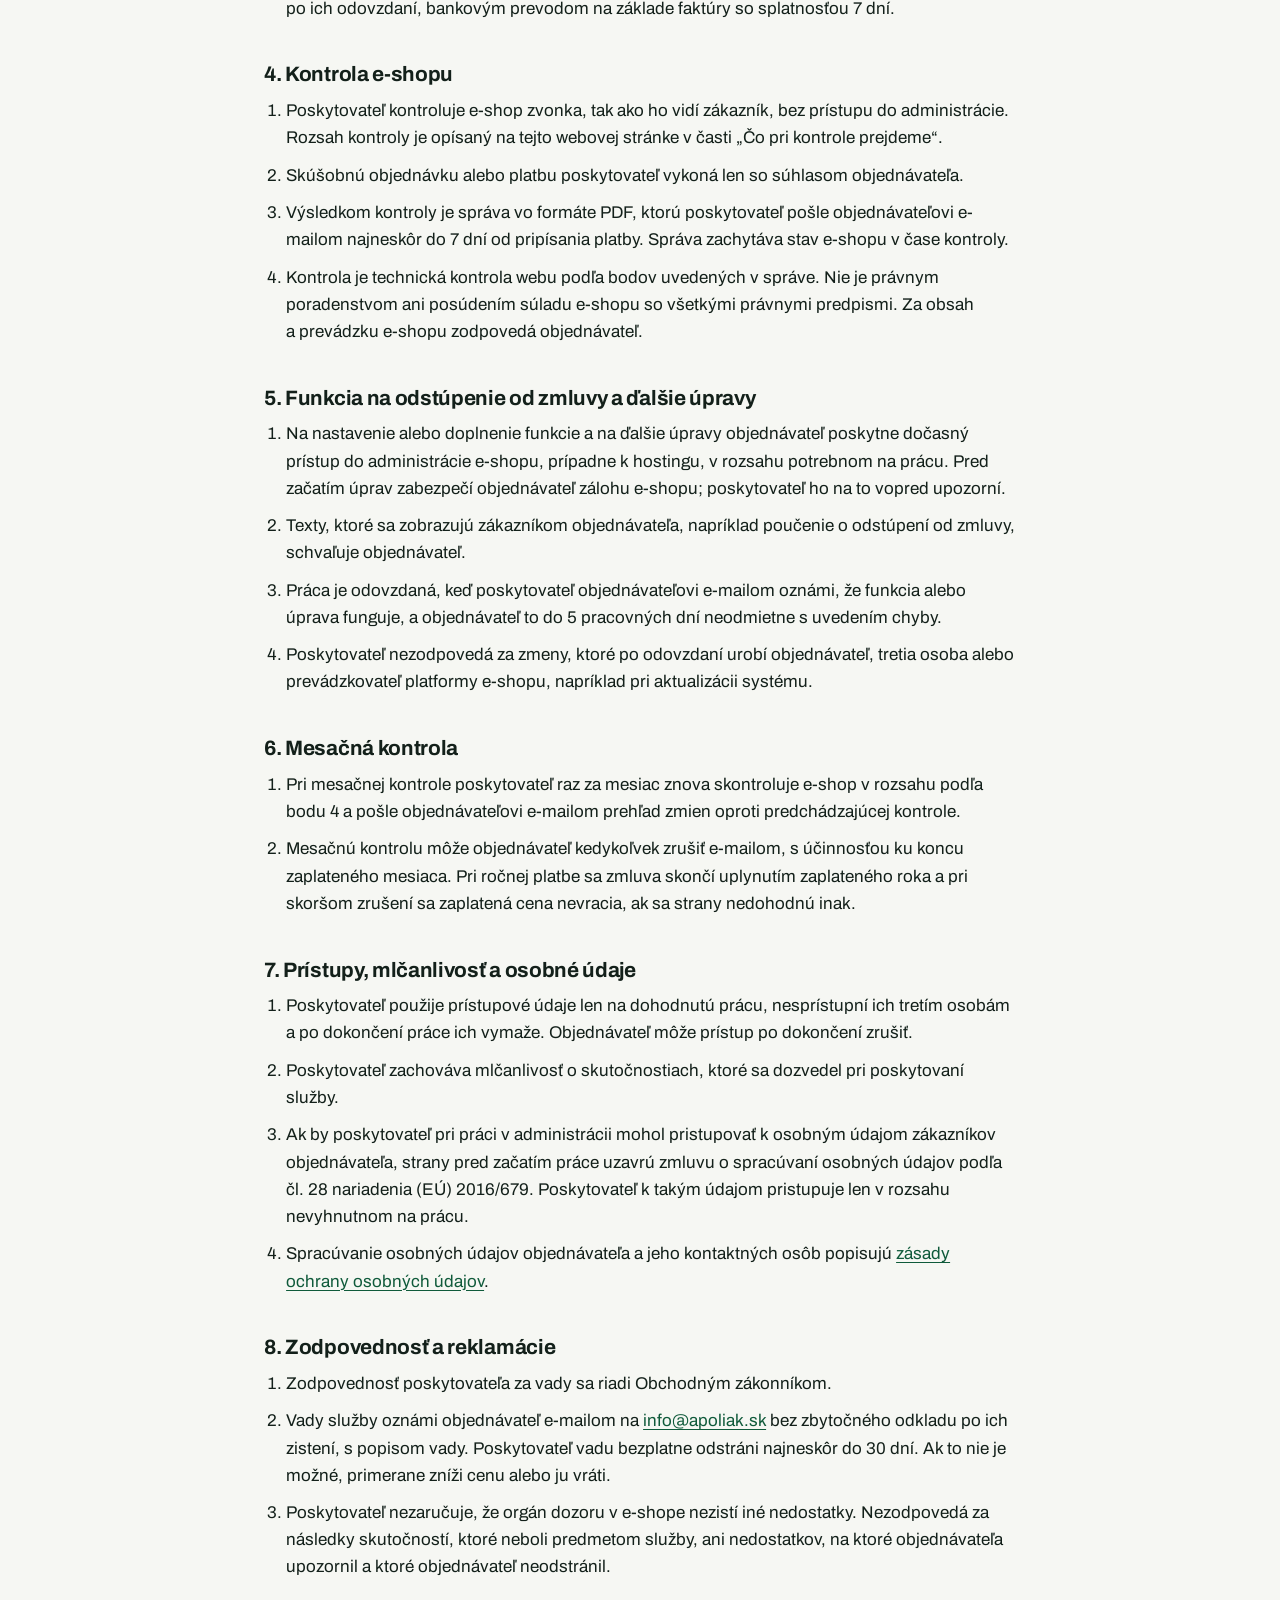
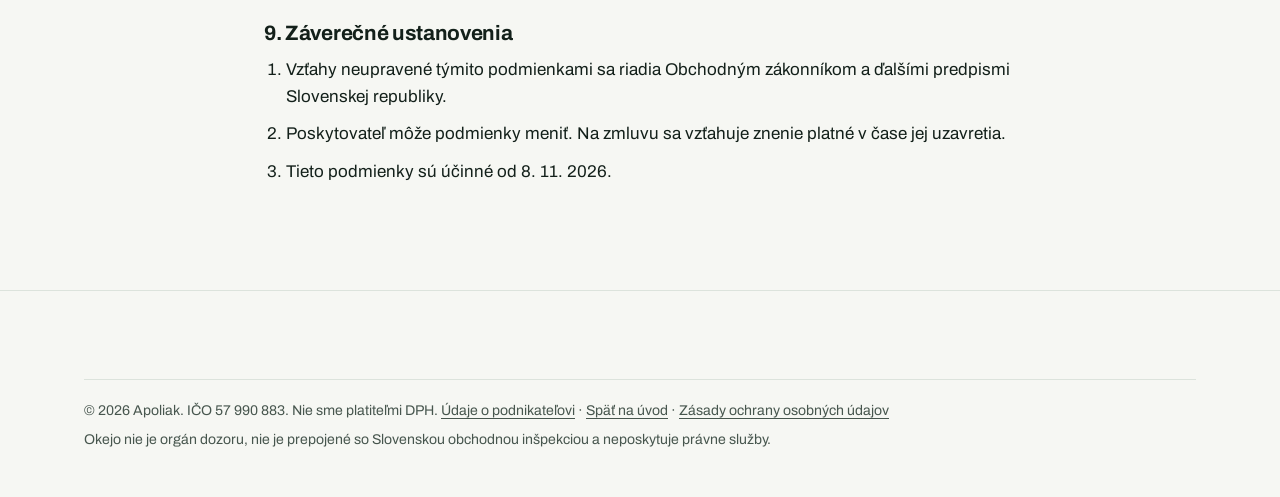
==== commit 94500e91: "Kontaktný e-mail info@apoliak.sk" ====
--- a/obchodne-podmienky.html
+++ b/obchodne-podmienky.html
@@ -34,7 +34,7 @@
 
       <h2>1. Úvodné ustanovenia</h2>
       <ol>
-        <li>Služby Okejo poskytuje Alex Poliak, podnikajúci pod značkou Apoliak, IČO 57&nbsp;990&nbsp;883, zapísaný v&nbsp;živnostenskom registri Okresného úradu Senec, č.&nbsp;140-39176 (ďalej len „poskytovateľ“). Poskytovateľ nie je platiteľom DPH. Kontakt: <a href="mailto:efaktury@apoliak.sk">efaktury@apoliak.sk</a>, <a href="tel:+421902464022">0902 464 022</a>.</li>
+        <li>Služby Okejo poskytuje Alex Poliak, podnikajúci pod značkou Apoliak, IČO 57&nbsp;990&nbsp;883, zapísaný v&nbsp;živnostenskom registri Okresného úradu Senec, č.&nbsp;140-39176 (ďalej len „poskytovateľ“). Poskytovateľ nie je platiteľom DPH. Kontakt: <a href="mailto:info@apoliak.sk">info@apoliak.sk</a>, <a href="tel:+421902464022">0902 464 022</a>.</li>
         <li>Tieto obchodné podmienky (ďalej len „podmienky“) sú v&nbsp;zmysle §&nbsp;273 zákona č.&nbsp;513/1991 Zb. Obchodný zákonník (ďalej len „Obchodný zákonník“) súčasťou zmluvy, ktorou poskytovateľ pre objednávateľa vykoná kontrolu e-shopu, mesačnú kontrolu, nastavenie alebo doplnenie funkcie na odstúpenie od zmluvy alebo inú dohodnutú úpravu e-shopu (ďalej len „služba“).</li>
         <li>Poskytovateľ uzatvára zmluvy výhradne s&nbsp;podnikateľmi na účely ich podnikateľskej činnosti a&nbsp;so subjektmi podľa §&nbsp;261 ods.&nbsp;2 a&nbsp;3 Obchodného zákonníka (ďalej len „objednávateľ“). Poskytovateľ neuzatvára zmluvy so spotrebiteľmi.</li>
         <li>Zmluvné strany sa podľa §&nbsp;262 ods.&nbsp;1 Obchodného zákonníka dohodli, že ich záväzkový vzťah sa spravuje Obchodným zákonníkom. Táto dohoda je súčasťou potvrdenia podľa bodu 2.3.</li>
@@ -90,7 +90,7 @@
       <h2>8. Zodpovednosť a&nbsp;reklamácie</h2>
       <ol>
         <li>Zodpovednosť poskytovateľa za vady sa riadi Obchodným zákonníkom.</li>
-        <li>Vady služby oznámi objednávateľ e-mailom na <a href="mailto:efaktury@apoliak.sk">efaktury@apoliak.sk</a> bez zbytočného odkladu po ich zistení, s&nbsp;popisom vady. Poskytovateľ vadu bezplatne odstráni najneskôr do 30&nbsp;dní. Ak to nie je možné, primerane zníži cenu alebo ju vráti.</li>
+        <li>Vady služby oznámi objednávateľ e-mailom na <a href="mailto:info@apoliak.sk">info@apoliak.sk</a> bez zbytočného odkladu po ich zistení, s&nbsp;popisom vady. Poskytovateľ vadu bezplatne odstráni najneskôr do 30&nbsp;dní. Ak to nie je možné, primerane zníži cenu alebo ju vráti.</li>
         <li>Poskytovateľ nezaručuje, že orgán dozoru v&nbsp;e-shope nezistí iné nedostatky. Nezodpovedá za následky skutočností, ktoré neboli predmetom služby, ani nedostatkov, na ktoré objednávateľa upozornil a&nbsp;ktoré objednávateľ neodstránil.</li>
       </ol>
 
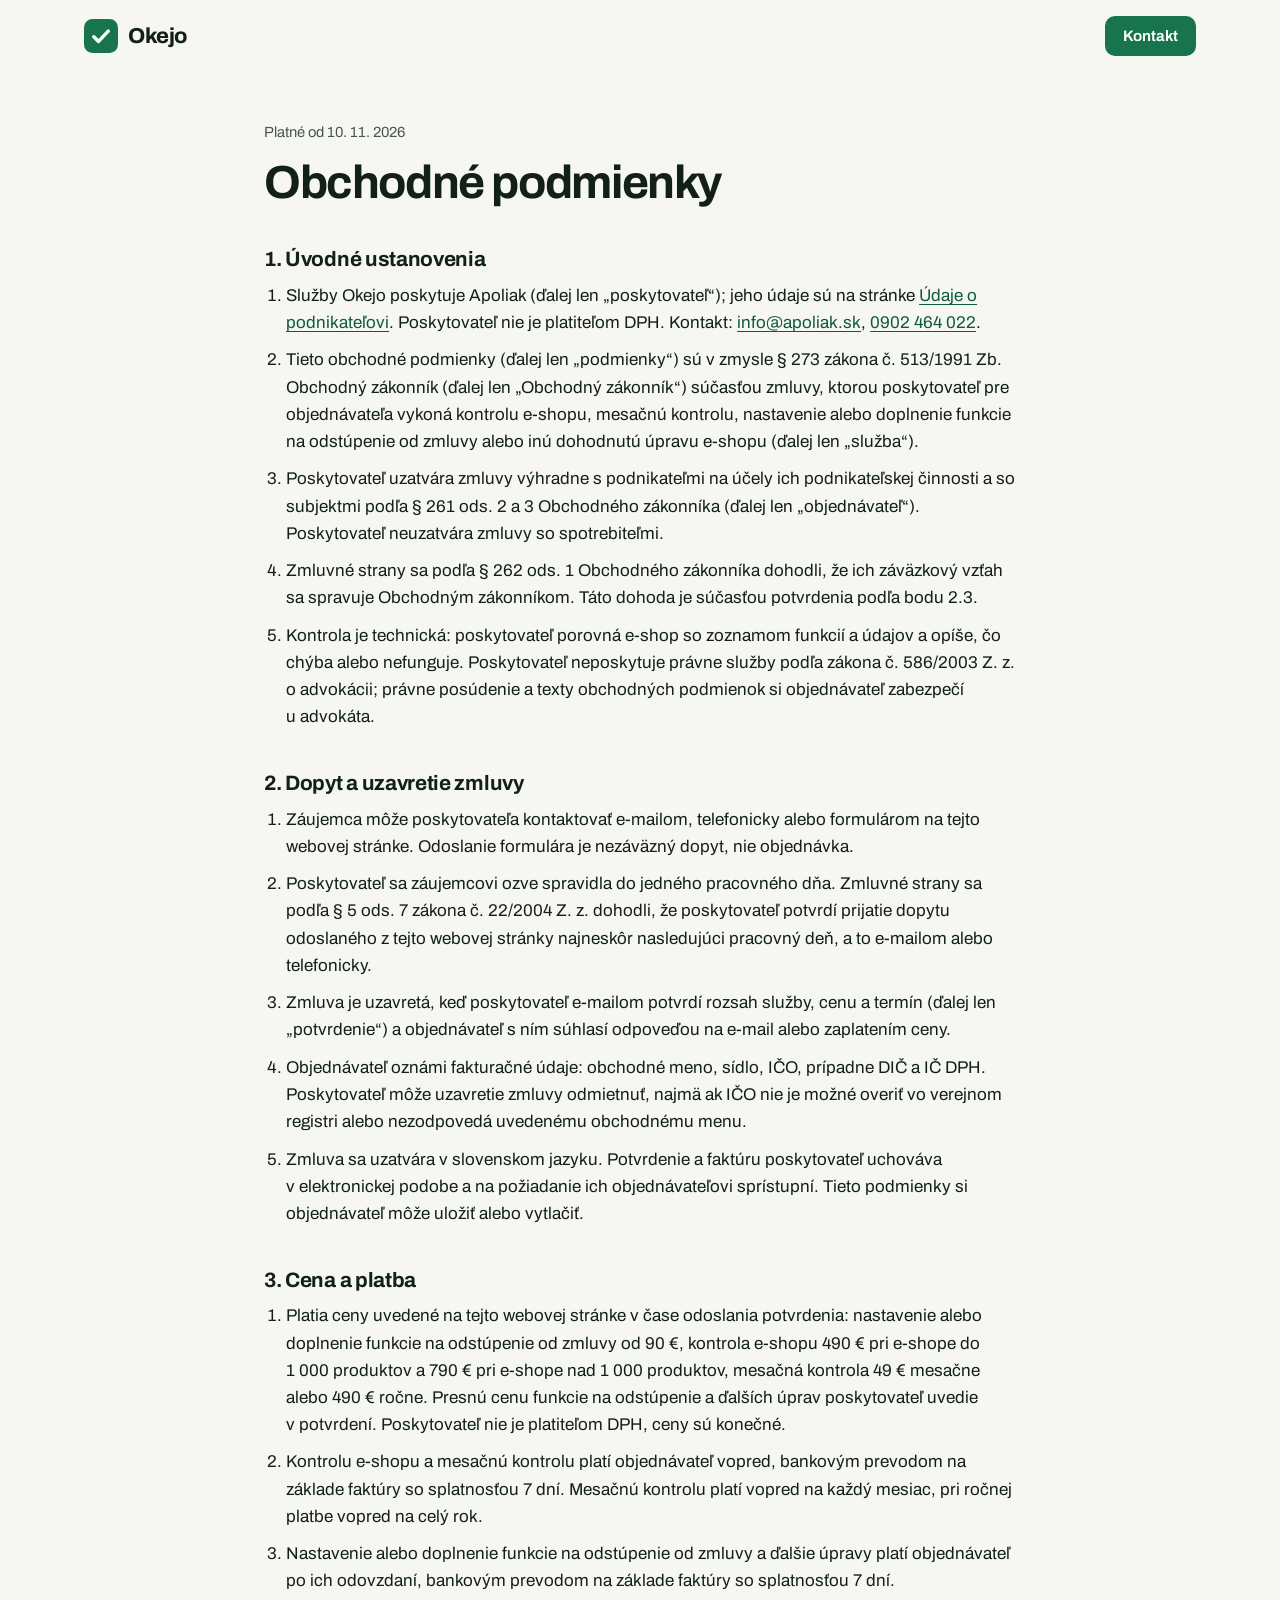
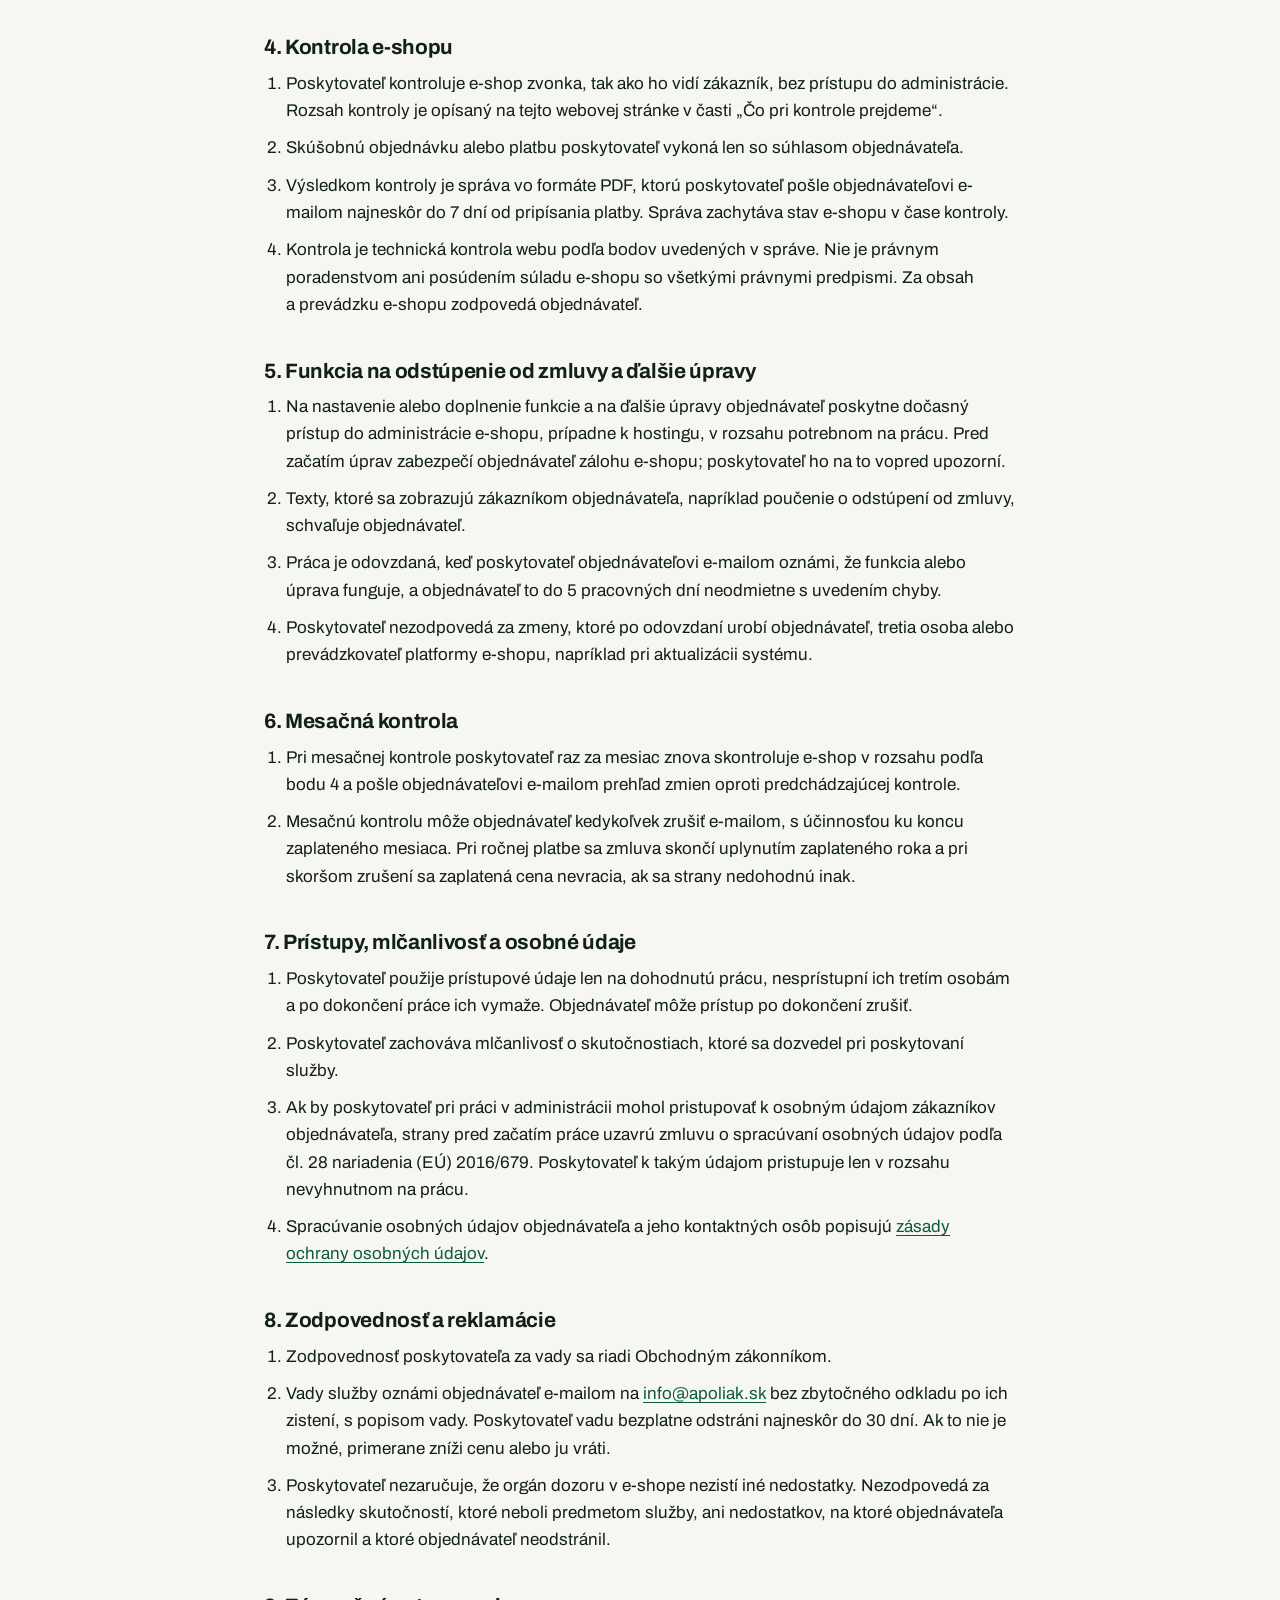
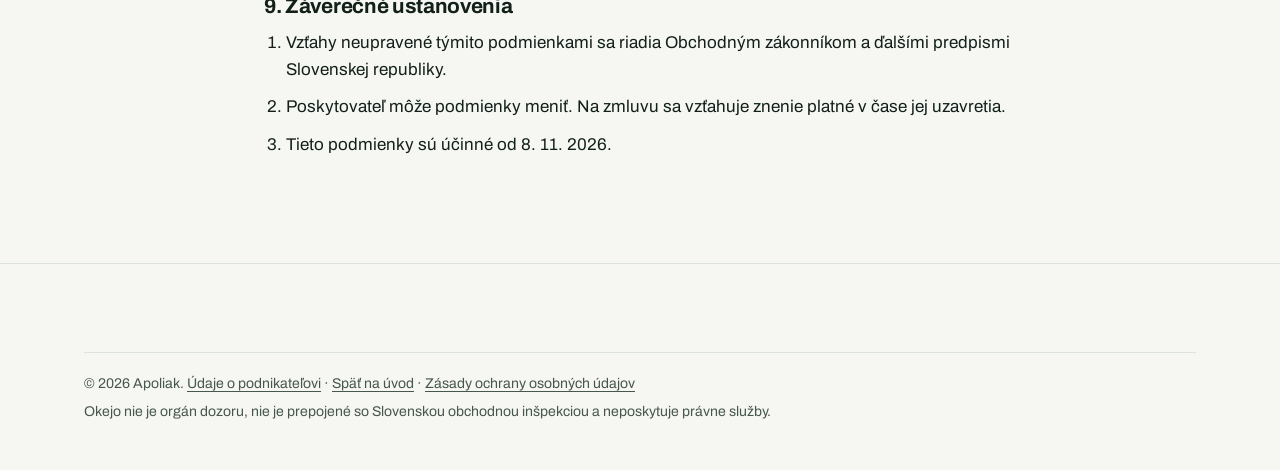
==== commit 77cf521f: "Zákonné minimum: IČO, meno a adresa len na stránke Údaje o podnikateľovi (s miestom podnikania), vša" ====
--- a/obchodne-podmienky.html
+++ b/obchodne-podmienky.html
@@ -34,7 +34,7 @@
 
       <h2>1. Úvodné ustanovenia</h2>
       <ol>
-        <li>Služby Okejo poskytuje Alex Poliak, podnikajúci pod značkou Apoliak, IČO 57&nbsp;990&nbsp;883, zapísaný v&nbsp;živnostenskom registri Okresného úradu Senec, č.&nbsp;140-39176 (ďalej len „poskytovateľ“). Poskytovateľ nie je platiteľom DPH. Kontakt: <a href="mailto:info@apoliak.sk">info@apoliak.sk</a>, <a href="tel:+421902464022">0902 464 022</a>.</li>
+        <li>Služby Okejo poskytuje Apoliak (ďalej len „poskytovateľ“); jeho údaje sú na stránke <a href="udaje-o-podnikatelovi.html">Údaje o podnikateľovi</a>. Poskytovateľ nie je platiteľom DPH. Kontakt: <a href="mailto:info@apoliak.sk">info@apoliak.sk</a>, <a href="tel:+421902464022">0902 464 022</a>.</li>
         <li>Tieto obchodné podmienky (ďalej len „podmienky“) sú v&nbsp;zmysle §&nbsp;273 zákona č.&nbsp;513/1991 Zb. Obchodný zákonník (ďalej len „Obchodný zákonník“) súčasťou zmluvy, ktorou poskytovateľ pre objednávateľa vykoná kontrolu e-shopu, mesačnú kontrolu, nastavenie alebo doplnenie funkcie na odstúpenie od zmluvy alebo inú dohodnutú úpravu e-shopu (ďalej len „služba“).</li>
         <li>Poskytovateľ uzatvára zmluvy výhradne s&nbsp;podnikateľmi na účely ich podnikateľskej činnosti a&nbsp;so subjektmi podľa §&nbsp;261 ods.&nbsp;2 a&nbsp;3 Obchodného zákonníka (ďalej len „objednávateľ“). Poskytovateľ neuzatvára zmluvy so spotrebiteľmi.</li>
         <li>Zmluvné strany sa podľa §&nbsp;262 ods.&nbsp;1 Obchodného zákonníka dohodli, že ich záväzkový vzťah sa spravuje Obchodným zákonníkom. Táto dohoda je súčasťou potvrdenia podľa bodu 2.3.</li>
@@ -106,7 +106,7 @@
   <footer class="site-footer">
     <div class="wrap">
       <div class="footer-legal">
-        <p>© <span data-year>2026</span> Apoliak. IČO 57&nbsp;990&nbsp;883. Nie sme platiteľmi DPH. <a href="udaje-o-podnikatelovi.html">Údaje o podnikateľovi</a> · <a href="./">Späť na úvod</a> · <a href="ochrana-osobnych-udajov.html">Zásady ochrany osobných údajov</a></p>
+        <p>© <span data-year>2026</span> Apoliak. <a href="udaje-o-podnikatelovi.html">Údaje o podnikateľovi</a> · <a href="./">Späť na úvod</a> · <a href="ochrana-osobnych-udajov.html">Zásady ochrany osobných údajov</a></p>
         <p>Okejo nie je orgán dozoru, nie je prepojené so Slovenskou obchodnou inšpekciou a&nbsp;neposkytuje právne služby.</p>
       </div>
     </div>
